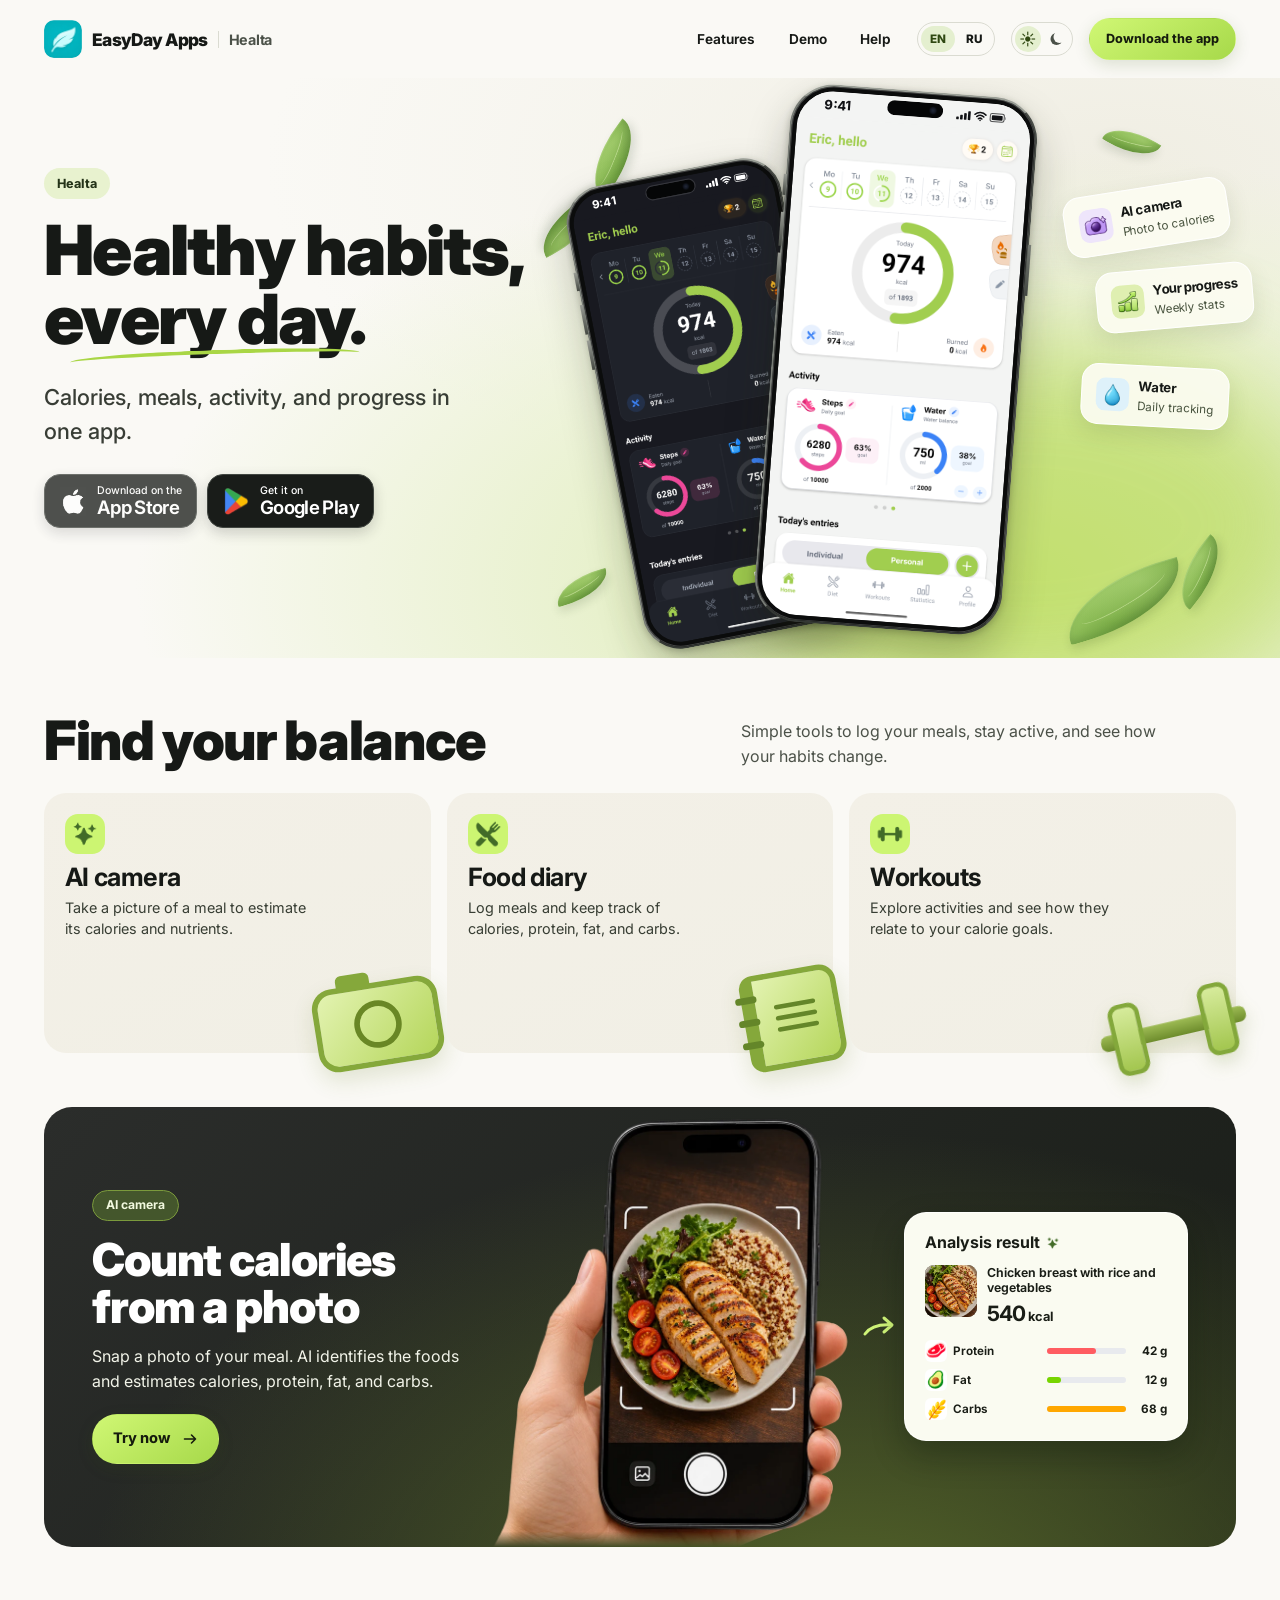
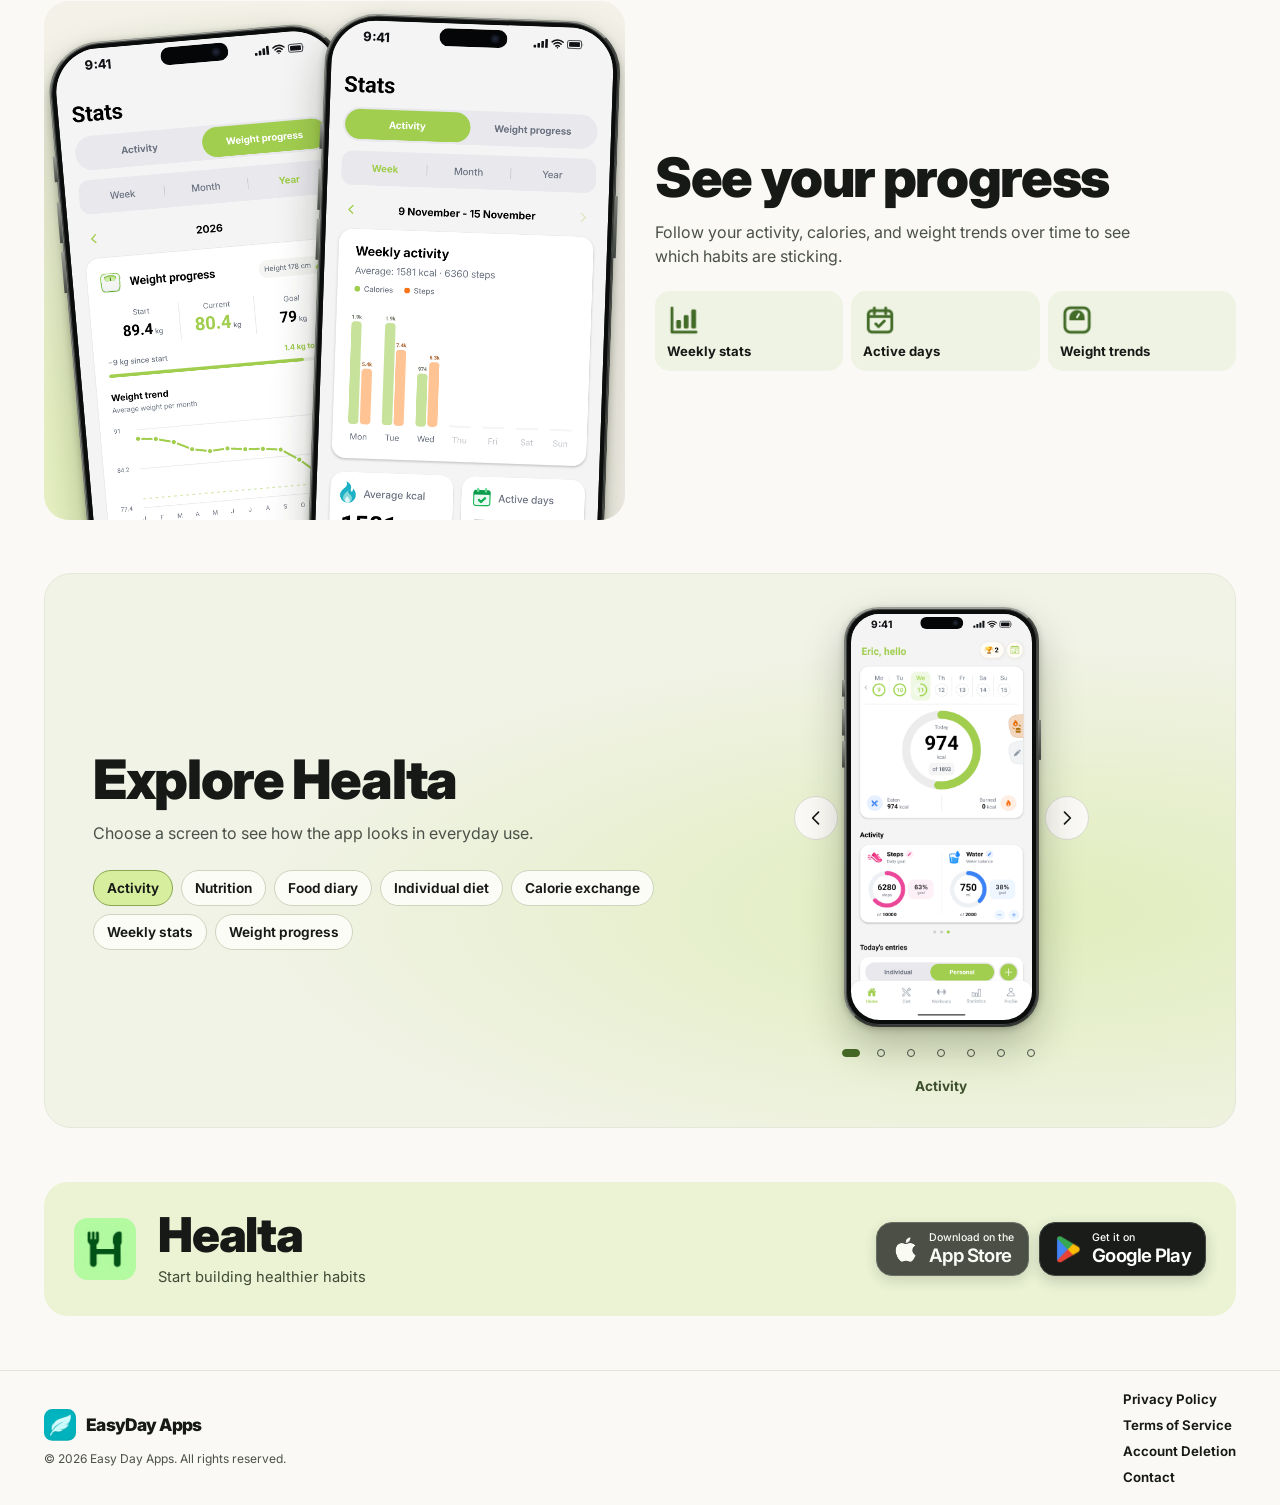
==== index.html @ a0605927 "Use the selected Healta logo" ====
<!DOCTYPE html>
<html lang="en" class="home-page" prefix="og: https://ogp.me/ns#">
<head>
  <meta charset="utf-8">
  <meta name="viewport" content="width=device-width, initial-scale=1">
  <meta name="description" content="Track calories, plan meals, and follow your activity and progress with Healta by EasyDay Apps.">
  <meta name="theme-color" content="#f8f7f2">
  <title>Healta | EasyDay Apps</title>
  <meta property="og:title" content="Healta | EasyDay Apps">
  <meta property="og:type" content="website">
  <meta property="og:url" content="https://easydayapps.com/">
  <meta property="og:image" content="https://easydayapps.com/assets/healta-logo-h.png">
  <meta property="og:image:alt" content="Healta app icon">
  <link rel="icon" type="image/png" sizes="64x64" href="assets/brand-favicon.png">
  <link rel="preconnect" href="https://fonts.googleapis.com">
  <link rel="preconnect" href="https://fonts.gstatic.com" crossorigin>
  <link href="https://fonts.googleapis.com/css2?family=Inter:wght@400;500;600;700;800;900&display=swap" rel="stylesheet">
  <script src="assets/theme.js"></script>
  <link rel="stylesheet" href="assets/home.css?v=6">
  <link rel="stylesheet" href="assets/dark.css">
  <script src="assets/home.js?v=3" defer></script>
</head>
<body>
  <svg class="status-definitions" width="0" height="0" aria-hidden="true">
    <symbol id="status-icons" viewBox="0 0 55 14">
      <g fill="currentColor">
        <rect x="0.5" y="9.1" width="2.8" height="3" rx="0.7"/>
        <rect x="4.7" y="7" width="2.8" height="5.1" rx="0.7"/>
        <rect x="8.9" y="4.8" width="2.8" height="7.3" rx="0.7"/>
        <rect x="13.1" y="2.5" width="2.8" height="9.6" rx="0.7"/>
      </g>
      <path d="M20.5 5.3a9.1 9.1 0 0 1 12 0m-9.9 2.3a6 6 0 0 1 7.8 0m-5.8 2.2a3 3 0 0 1 3.8 0"
            fill="none" stroke="currentColor" stroke-width="1.65" stroke-linecap="round"/>
      <circle cx="26.5" cy="11.5" r="0.85" fill="currentColor"/>
      <rect x="37.3" y="3.1" width="15.2" height="8.6" rx="2.2" fill="none" stroke="currentColor" stroke-width="1.1" opacity="0.72"/>
      <rect x="39" y="4.8" width="11.8" height="5.2" rx="1" fill="currentColor"/>
      <path d="M53.8 5.9a1.55 1.55 0 0 1 0 3" fill="currentColor" opacity="0.72"/>
    </symbol>
  </svg>
  <a class="skip-link" href="#main" data-copy="skip">Skip to content</a>
  <header class="site-header home-header">
    <div class="wrap header-inner">
      <a class="brand header-brand" href="#top">
        <span class="brand-mark"><img src="assets/brand-feather.webp" width="192" height="192" alt=""></span>
        <span>EasyDay Apps</span>
        <span class="brand-app">Healta</span>
      </a>
      <details class="mobile-settings">
        <summary class="settings-trigger" aria-label="Navigation, language and theme" data-label="siteSettings">
          <svg width="20" height="20" viewBox="0 0 24 24" fill="none" stroke="currentColor" stroke-width="1.7" stroke-linecap="round" aria-hidden="true">
            <path d="M4 6h16M4 12h16M4 18h16"/>
          </svg>
        </summary>
        <div class="settings-panel">
          <nav class="settings-nav" aria-label="Main navigation" data-label="navigation">
            <a href="#features" data-copy="navFeatures">Features</a>
            <a href="#app" data-copy="navApp">Demo</a>
            <a href="#support" data-copy="navSupport">Help</a>
          </nav>
          <div class="settings-group" role="group" aria-labelledby="settings-language-label">
            <p id="settings-language-label" data-copy="settingsLanguage">Language</p>
            <div class="settings-options">
              <a href="./" lang="en" hreflang="en" data-lang="en" aria-current="true">English</a>
              <a href="?lang=ru" lang="ru" hreflang="ru" data-lang="ru">Русский</a>
            </div>
          </div>
          <div class="settings-group" role="group" aria-labelledby="settings-theme-label">
            <p id="settings-theme-label" data-copy="settingsTheme">Theme</p>
            <div class="settings-options">
              <button type="button" data-site-theme="light" data-copy="themeLight" aria-pressed="true">Light</button>
              <button type="button" data-site-theme="dark" data-copy="themeDark" aria-pressed="false">Dark</button>
            </div>
          </div>
        </div>
      </details>
      <nav class="main-nav" aria-label="Main navigation" data-label="navigation">
        <a href="#features" data-copy="navFeatures">Features</a>
        <a href="#app" data-copy="navApp">Demo</a>
        <a href="#support" data-copy="navSupport">Help</a>
      </nav>
      <div class="header-actions">
        <nav class="language" aria-label="Language" data-label="language">
          <a href="./" lang="en" hreflang="en" data-lang="en" aria-current="true" aria-label="English">EN</a>
          <a href="?lang=ru" lang="ru" hreflang="ru" data-lang="ru" aria-label="Русский">RU</a>
        </nav>
        <button type="button" class="theme-toggle" role="switch" aria-checked="false" aria-label="Dark site theme" data-label="siteTheme" hidden>
          <span class="theme-sun" aria-hidden="true">☀︎</span>
          <span class="theme-moon" aria-hidden="true"></span>
        </button>
        <a class="button button-lime header-download" href="#download" data-copy="getApp">Download the app</a>
      </div>
    </div>
  </header>

  <main id="main">
    <section class="hero" id="top" aria-labelledby="hero-title">
      <div class="wrap hero-grid">
        <div class="hero-copy">
          <p class="hero-label">Healta</p>
          <h1 id="hero-title"><span data-copy="heroTitle">Healthy habits,</span> <span class="underline" data-copy="heroAccent">every day.</span></h1>
          <p class="hero-description" data-copy="heroDescription">Calories, meals, activity, and progress in one app.</p>
          <div class="actions">
            <span class="button store-badge" role="link" aria-disabled="true" aria-label="App Store, link unavailable" data-label="appStoreUnavailable">
              <img src="assets/store-apple.png" width="47" height="54" alt="" class="store-logo">
              <span class="store-badge-copy"><span data-copy="appStoreCaption">Download on the</span><strong>App Store</strong></span>
            </span>
            <a class="button store-badge" href="https://play.google.com/store/apps/details?id=com.easyday.healthapp">
              <img src="assets/store-google-play.png" width="55" height="60" alt="" class="store-logo">
              <span class="store-badge-copy"><span data-copy="googlePlayCaption">Get it on</span><strong>Google Play</strong></span>
            </a>
          </div>
        </div>
        <div class="hero-stage">
          <div class="leaf leaf-one" aria-hidden="true"></div>
          <div class="leaf leaf-two" aria-hidden="true"></div>
          <div class="leaf leaf-three" aria-hidden="true"></div>
          <div class="leaf leaf-four" aria-hidden="true"></div>
          <div class="leaf leaf-five" aria-hidden="true"></div>
          <div class="leaf leaf-six" aria-hidden="true"></div>
          <div class="phone hero-back">
            <div class="phone-screen">
              <div class="phone-preview" data-home-preview="dark">
                <img data-screen="07-home-dark" data-dark-hero-screen="01-home-activity" data-dark-screen src="assets/screen-en-07-home-dark.png" width="1080" height="2424" alt="Home screen with dark mode enabled">
              </div>
              <span class="phone-status" aria-hidden="true">
                <span>9:41</span>
                <svg class="status-symbols" viewBox="0 0 55 14"><use href="#status-icons"/></svg>
              </span>
            </div>
          </div>
          <div class="phone hero-front">
            <div class="phone-screen">
              <div class="phone-preview" data-home-preview="light">
                <img data-screen="01-home-activity" data-dark-hero-screen="07-home-dark" src="assets/screen-en-01-home-activity.png" width="1080" height="2424" alt="Home screen with calories, steps, and water" fetchpriority="high">
              </div>
              <span class="phone-status" aria-hidden="true">
                <span>9:41</span>
                <svg class="status-symbols" viewBox="0 0 55 14"><use href="#status-icons"/></svg>
              </span>
            </div>
          </div>
          <div class="floating float-camera">
            <span class="tile-icon" aria-hidden="true"><img src="assets/icon-ai-camera.png" width="144" height="144" alt=""></span>
            <span><strong data-copy="cameraTitle">AI camera</strong><small data-copy="cameraNote">Photo to calories</small></span>
          </div>
          <div class="floating float-progress">
            <span class="tile-icon" aria-hidden="true"><img src="assets/icon-weekly-progress.png" width="144" height="144" alt=""></span>
            <span><strong data-copy="progressLabel">Your progress</strong><small data-copy="weekly">Weekly stats</small></span>
          </div>
          <div class="floating float-water">
            <span class="tile-icon water-icon" aria-hidden="true"><img src="assets/icon-water.png" width="144" height="144" alt=""></span>
            <span><strong data-copy="waterTitle">Water</strong><small data-copy="waterNote">Daily tracking</small></span>
          </div>
        </div>
      </div>
    </section>

    <section class="wrap section features" id="features" aria-labelledby="features-title">
      <div class="section-intro">
        <h2 id="features-title" data-copy="featuresTitle">Find your balance</h2>
        <p data-copy="featuresDescription">Simple tools to log your meals, stay active, and see how your habits change.</p>
      </div>
      <div class="feature-grid">
        <a class="feature-card" href="#how-it-works">
          <span class="feature-icon" aria-hidden="true"><img src="assets/icon-feature-camera.png" width="72" height="72" alt=""></span>
          <h3 data-copy="cameraTitle">AI camera</h3>
          <p data-copy="featureCamera">Take a picture of a meal to estimate its calories and nutrients.</p>
          <span class="camera-art" aria-hidden="true"><i></i></span>
        </a>
        <a class="feature-card" href="#app" data-gallery-link="03-personal-diet">
          <span class="feature-icon" aria-hidden="true"><img src="assets/icon-feature-diet.png" width="72" height="72" alt=""></span>
          <h3 data-copy="diaryTitle">Food diary</h3>
          <p data-copy="featureDiary">Log meals and keep track of calories, protein, fat, and carbs.</p>
          <span class="diary-art" aria-hidden="true"><i></i></span>
        </a>
        <a class="feature-card" href="#app" data-gallery-link="05-calorie-exchange">
          <span class="feature-icon" aria-hidden="true"><img src="assets/icon-feature-workouts.png" width="72" height="72" alt=""></span>
          <h3 data-copy="workoutsTitle">Workouts</h3>
          <p data-copy="featureWorkouts">Explore activities and see how they relate to your calorie goals.</p>
          <span class="dumbbell-art" aria-hidden="true"><i></i></span>
        </a>
      </div>
    </section>

    <section class="wrap section ai-section" id="how-it-works" aria-labelledby="ai-title">
      <div class="ai-panel">
        <div class="ai-copy">
          <p class="ai-label" data-copy="cameraTitle">AI camera</p>
          <h2 id="ai-title" data-copy="aiTitle">Count calories from a photo</h2>
          <p data-copy="aiDescription">Snap a photo of your meal. AI identifies the foods and estimates calories, protein, fat, and carbs.</p>
          <a class="button button-lime" href="#download">
            <span data-copy="aiTryNow">Try now</span>
            <svg width="16" height="16" viewBox="0 0 16 16" aria-hidden="true">
              <path d="M2.5 8h11m-4-4 4 4-4 4" fill="none" stroke="currentColor" stroke-width="1.6" stroke-linecap="round" stroke-linejoin="round"/>
            </svg>
          </a>
        </div>
        <div class="ai-demo">
          <figure class="ai-visual" role="img" aria-label="Phone camera framing a plate of chicken, rice, and vegetables" data-label="aiPhotoLabel">
            <img src="assets/ai-camera-meal.webp" width="840" height="1050" alt="" loading="lazy">
          </figure>
          <svg class="ai-demo-arrow" viewBox="0 0 34 24" width="34" height="24" aria-hidden="true">
            <path d="M3 19C8 12 17 9 30 10m-8-7 8 7-8 7" fill="none" stroke="currentColor" stroke-width="3" stroke-linecap="round" stroke-linejoin="round"/>
          </svg>
          <div class="ai-result">
            <h3><span data-copy="aiResultTitle">Analysis result</span><img src="assets/icon-feature-camera.png" width="16" height="16" alt=""></h3>
            <div class="ai-meal">
              <span class="ai-meal-thumbnail" aria-hidden="true"><img src="assets/ai-camera-meal.webp" width="840" height="1050" alt="" loading="lazy"></span>
              <div>
                <p data-copy="aiDish">Chicken breast with rice and vegetables</p>
                <p class="ai-calories"><strong>540</strong> <span data-copy="aiCaloriesUnit">kcal</span></p>
              </div>
            </div>
            <dl class="ai-macros">
              <div class="ai-macro ai-protein">
                <dt><img src="assets/ai-macro-protein.png" width="22" height="22" alt="" loading="lazy"><span data-copy="aiProtein">Protein</span></dt>
                <dd><span class="ai-macro-bar" aria-hidden="true"></span><strong>42 <span data-copy="aiGrams">g</span></strong></dd>
              </div>
              <div class="ai-macro ai-fat">
                <dt><img src="assets/ai-macro-fat.png" width="22" height="22" alt="" loading="lazy"><span data-copy="aiFat">Fat</span></dt>
                <dd><span class="ai-macro-bar" aria-hidden="true"></span><strong>12 <span data-copy="aiGrams">g</span></strong></dd>
              </div>
              <div class="ai-macro ai-carbs">
                <dt><img src="assets/ai-macro-carbs.png" width="22" height="22" alt="" loading="lazy"><span data-copy="aiCarbs">Carbs</span></dt>
                <dd><span class="ai-macro-bar" aria-hidden="true"></span><strong>68 <span data-copy="aiGrams">g</span></strong></dd>
              </div>
            </dl>
          </div>
        </div>
      </div>
    </section>

    <section class="wrap section progress-section" aria-labelledby="progress-title">
      <div class="progress-visual">
        <div class="phone progress-back">
          <div class="phone-screen">
            <img data-screen="09-weight-progress" data-theme-screen src="assets/screen-en-09-weight-progress.png" width="1080" height="2424" alt="Annual weight progress with a goal and trend chart" loading="lazy">
            <span class="phone-status" aria-hidden="true">
              <span>9:41</span>
              <svg class="status-symbols" viewBox="0 0 55 14"><use href="#status-icons"/></svg>
            </span>
          </div>
        </div>
        <div class="phone progress-front">
          <div class="phone-screen">
            <img data-screen="06-weekly-stats" data-theme-screen src="assets/screen-en-06-weekly-stats.png" width="1080" height="2424" alt="Weekly activity statistics with calories and steps" loading="lazy">
            <span class="phone-status" aria-hidden="true">
              <span>9:41</span>
              <svg class="status-symbols" viewBox="0 0 55 14"><use href="#status-icons"/></svg>
            </span>
          </div>
        </div>
      </div>
      <div class="progress-copy">
        <h2 id="progress-title" data-copy="progressTitle">See your progress</h2>
        <p data-copy="progressDescription">Follow your activity, calories, and weight trends over time to see which habits are sticking.</p>
        <div class="progress-details">
          <div>
            <img class="progress-icon" src="assets/icon-progress-weekly-stats.png" width="72" height="72" alt="">
            <strong data-copy="weekly">Weekly stats</strong>
          </div>
          <div>
            <img class="progress-icon" src="assets/icon-progress-active-days.png" width="72" height="72" alt="">
            <strong data-copy="progressActivity">Active days</strong>
          </div>
          <div>
            <img class="progress-icon" src="assets/icon-progress-weight-trends.png" width="72" height="72" alt="">
            <strong data-copy="progressWeight">Weight trends</strong>
          </div>
        </div>
      </div>
    </section>

    <section class="wrap section app-section" id="app" aria-labelledby="app-title">
      <div class="app-panel">
        <div class="app-copy">
          <h2 id="app-title" data-copy="appTitle">Explore Healta</h2>
          <p data-copy="appDescription">Choose a screen to see how the app looks in everyday use.</p>
          <div class="gallery-options" role="group" aria-label="App screenshots" data-label="gallery">
            <button type="button" data-gallery="01-home-activity" aria-pressed="true" data-copy="screenActivity">Activity</button>
            <button type="button" data-gallery="02-home-nutrition" aria-pressed="false" data-copy="screenNutrition">Nutrition</button>
            <button type="button" data-gallery="03-personal-diet" aria-pressed="false" data-copy="screenDiary">Food diary</button>
            <button type="button" data-gallery="04-individual-diet" aria-pressed="false" data-copy="screenDiet">Individual diet</button>
            <button type="button" data-gallery="05-calorie-exchange" aria-pressed="false" data-copy="screenWorkouts">Calorie exchange</button>
            <button type="button" data-gallery="06-weekly-stats" aria-pressed="false" data-copy="weekly">Weekly stats</button>
            <button type="button" data-gallery="09-weight-progress" aria-pressed="false" data-copy="screenWeight">Weight progress</button>
          </div>
        </div>
        <figure class="gallery-visual">
          <button type="button" class="gallery-arrow" data-gallery-step="-1" aria-controls="gallery-image" aria-label="Previous screenshot" data-label="galleryPrevious">
            <svg width="20" height="20" viewBox="0 0 24 24" aria-hidden="true">
              <path d="m15 5-7 7 7 7" fill="none" stroke="currentColor" stroke-width="2" stroke-linecap="round" stroke-linejoin="round"/>
            </svg>
          </button>
          <div class="phone gallery-phone">
            <div class="phone-screen">
              <div class="phone-preview" data-home-preview="light">
                <img id="gallery-image" data-screen="01-home-activity" data-theme-screen src="assets/screen-en-01-home-activity.png" width="1080" height="2424" alt="Home screen with calories, steps, and water" loading="lazy">
              </div>
              <span class="phone-status" aria-hidden="true">
                <span>9:41</span>
                <svg class="status-symbols" viewBox="0 0 55 14"><use href="#status-icons"/></svg>
              </span>
            </div>
          </div>
          <button type="button" class="gallery-arrow" data-gallery-step="1" aria-controls="gallery-image" aria-label="Next screenshot" data-label="galleryNext">
            <svg width="20" height="20" viewBox="0 0 24 24" aria-hidden="true">
              <path d="m9 5 7 7-7 7" fill="none" stroke="currentColor" stroke-width="2" stroke-linecap="round" stroke-linejoin="round"/>
            </svg>
          </button>
          <div class="gallery-dots" role="group" aria-label="Choose a screenshot" data-label="galleryDots"></div>
          <figcaption id="gallery-caption" aria-live="polite">Activity</figcaption>
        </figure>
      </div>
    </section>

    <section class="wrap section download-section" id="download" aria-labelledby="download-title">
      <div class="download-panel">
        <img class="download-logo" src="assets/healta-logo-h.png" width="62" height="62" alt="">
        <div class="download-copy">
          <h2 id="download-title">Healta</h2>
          <p data-copy="downloadTitle">Start building healthier habits</p>
        </div>
        <div class="actions">
          <span class="button store-badge" role="link" aria-disabled="true" aria-label="App Store, link unavailable" data-label="appStoreUnavailable">
            <img src="assets/store-apple.png" width="47" height="54" alt="" class="store-logo">
            <span class="store-badge-copy"><span data-copy="appStoreCaption">Download on the</span><strong>App Store</strong></span>
          </span>
          <a class="button store-badge" href="https://play.google.com/store/apps/details?id=com.easyday.healthapp">
            <img src="assets/store-google-play.png" width="55" height="60" alt="" class="store-logo">
            <span class="store-badge-copy"><span data-copy="googlePlayCaption">Get it on</span><strong>Google Play</strong></span>
          </a>
        </div>
      </div>
    </section>
  </main>

  <footer class="site-footer" id="support">
    <div class="wrap footer-inner">
      <div>
        <a class="brand" href="#top" aria-label="EasyDay Apps">
          <span class="brand-mark"><img src="assets/brand-feather.webp" width="192" height="192" alt=""></span>
          <span>EasyDay Apps</span>
        </a>
        <p>© 2026 Easy Day Apps. All rights reserved.</p>
      </div>
      <nav class="footer-links" aria-label="Support and legal" data-label="footer">
        <a href="privacy-policy.html" data-copy="privacy">Privacy Policy</a>
        <a href="terms-of-service.html" data-copy="terms">Terms of Service</a>
        <a href="account-deletion.html" data-copy="deletion">Account Deletion</a>
        <a href="mailto:support@easydayapps.com" data-copy="contact">Contact</a>
      </nav>
    </div>
  </footer>
</body>
</html>
---- assets/home.css ----
:root {
  color-scheme: light;
  --ink: #161916;
  --muted: #4b5148;
  --paper: #faf9f5;
  --card: #f1efe5;
  --lime: #bde952;
  --line: #dadbd1;
  --wrap: min(1240px, calc(100% - 88px));
  font-family: Inter, Arial, sans-serif;
  color: var(--ink);
  background: var(--paper);
  font-synthesis: none;
}

*, *::before, *::after { box-sizing: border-box; }
html { scroll-behavior: smooth; }
body { margin: 0; min-width: 0; }
img { display: block; max-width: 100%; }
a { color: inherit; text-decoration: none; }
button { font: inherit; }
h1, h2, h3, p, figure { margin: 0; }
h1, h2, h3 { text-wrap: balance; }
h1, h2, .feature-card h3 { letter-spacing: -.025em; }
p { line-height: 1.55; }
[id] { scroll-margin-top: 20px; }
:focus-visible { outline: 3px solid #527913; outline-offset: 5px; }
.wrap { width: var(--wrap); margin-inline: auto; }
.section { margin-block: 54px; }

.skip-link { position: absolute; top: 8px; left: 8px; padding: 12px; background: white; transform: translateY(-160%); z-index: 10; }
.skip-link:focus { transform: translateY(0); }
.site-header { position: relative; z-index: 2; background: var(--paper); }
.header-inner { display: flex; align-items: center; justify-content: space-between; gap: 26px; min-height: 78px; }
.home-page { --home-header-height: 78px; scroll-padding-top: var(--home-header-height); }
.home-header { position: sticky; top: 0; }
.home-header .header-inner { min-height: var(--home-header-height); }
.brand { display: inline-flex; align-items: center; gap: 10px; font-weight: 850; font-size: 1.08rem; white-space: nowrap; letter-spacing: -.04em; }
.brand img { flex: none; object-fit: contain; }
.header-brand { justify-self: start; }
.brand-mark { position: relative; flex: none; width: 32px; aspect-ratio: 1; overflow: hidden; border-radius: 26%; }
.header-brand .brand-mark { width: 38px; }
.brand-mark img { position: absolute; inset: -11%; width: 122%; height: 122%; max-width: none; }
.brand-app { padding-inline-start: 10px; border-inline-start: 1px solid var(--line); color: var(--muted); font-size: .83em; font-weight: 700; letter-spacing: -.02em; }
.main-nav, .header-actions, .actions, .language { display: flex; align-items: center; }
.main-nav { gap: clamp(15px, 2.6vw, 39px); margin-inline-start: auto; }
.main-nav a { font-size: .85rem; font-weight: 650; white-space: nowrap; }
.main-nav a:hover, .footer-links a:hover { text-decoration: underline; text-underline-offset: 4px; }
.header-actions { gap: 16px; }
.language { gap: 2px; border: 1px solid var(--line); border-radius: 24px; padding: 3px; }
.language a { padding: 6px 9px; border-radius: 20px; font-size: .73rem; font-weight: 800; }
.language a[aria-current] { background: #e4efcf; color: #2f4811; }
.theme-toggle {
  display: inline-flex;
  align-items: center;
  gap: 2px;
  flex: none;
  padding: 3px;
  border: 1px solid var(--line);
  border-radius: 24px;
  background: transparent;
  color: var(--muted);
  cursor: pointer;
}
.theme-toggle[hidden] { display: none; }
.theme-toggle span { display: grid; width: 26px; height: 26px; place-items: center; border-radius: 50%; }
.theme-sun { font-size: 1.03rem; line-height: 1; }
.theme-moon::before {
  content: "";
  width: 12px;
  height: 12px;
  border-radius: 50%;
  box-shadow: -3px 2px 0 0 currentColor;
  transform: translate(3.5px, -2px);
}
.theme-toggle[aria-checked="false"] .theme-sun { background: #e4efcf; color: #2f4811; }
.theme-toggle[aria-checked="true"] .theme-moon { background: #d2edaa; color: #172017; }
.theme-toggle:hover { border-color: #7e9d54; }
.mobile-settings { display: none; }
.settings-trigger {
  display: flex;
  min-width: 40px;
  min-height: 40px;
  align-items: center;
  justify-content: center;
  padding-inline: 8px;
  border: 1px solid var(--line);
  border-radius: 20px;
  background: var(--paper);
  list-style: none;
  cursor: pointer;
}
.settings-trigger::-webkit-details-marker { display: none; }
.mobile-settings[open] .settings-trigger { border-color: #7e9d54; }
.settings-panel {
  position: absolute;
  inset: calc(100% + 8px) 0 auto auto;
  z-index: 1;
  display: grid;
  gap: 12px;
  width: 220px;
  max-height: calc(100dvh - var(--home-header-height) - 12px);
  overflow-y: auto;
  padding: 12px;
  border: 1px solid var(--line);
  border-radius: 16px;
  background: var(--surface, var(--paper));
  box-shadow: 0 8px 24px #0002;
}
.mobile-settings:not([open]) .settings-panel { display: none; }
.settings-nav { display: grid; gap: 2px; padding-bottom: 8px; border-bottom: 1px solid var(--line); }
.settings-nav a { display: flex; align-items: center; min-height: 40px; padding-inline: 8px; border-radius: 8px; font-size: .85rem; font-weight: 650; }
.settings-nav a:hover { background: var(--line); }
.settings-panel :focus-visible { outline-offset: -3px; }
.settings-group p { margin-bottom: 5px; color: var(--muted); font-size: .75rem; font-weight: 700; }
.settings-options { display: grid; grid-template-columns: repeat(2, minmax(0, 1fr)); gap: 6px; }
.settings-options > * {
  padding: 8px 4px;
  border: 1px solid var(--line);
  border-radius: 12px;
  background: transparent;
  color: var(--ink);
  text-align: center;
  font-size: .82rem;
  font-weight: 650;
  cursor: pointer;
}
.settings-options > :is([aria-current], [aria-pressed="true"]) {
  border-color: #94aa70;
  background: #d2edaa;
  color: #172017;
}
.button {
  display: inline-flex;
  justify-content: center;
  align-items: center;
  gap: 12px;
  min-height: 50px;
  border: 1px solid transparent;
  border-radius: 16px;
  padding: 12px 20px;
  font-size: .91rem;
  font-weight: 750;
  line-height: 1.2;
  text-align: center;
  transition: transform .2s ease, background-color .2s ease, box-shadow .2s ease;
}
.button:hover { transform: translateY(-2px); }
.button-lime { color: #151b0d; background: linear-gradient(145deg,#d0f774,#a7d94a); box-shadow: 0 5px 16px #38561526; }
.header-download { min-height: 41px; border-radius: 24px; padding-inline: 16px; white-space: nowrap; font-size: .79rem; }

.hero {
  overflow: hidden;
  background:
    radial-gradient(ellipse at 77% 87%, #d9ec9c 0%, #e8f1cd 28%, transparent 61%),
    radial-gradient(ellipse at 88% 15%, #f0eee3, transparent 54%),
    var(--paper);
}
.hero-grid { display: grid; grid-template-columns: .82fr 1.18fr; align-items: center; min-height: 580px; }
.hero-copy { position: relative; z-index: 1; padding-block: 32px 72px; }
.hero-label {
  display: inline-block;
  margin-bottom: 17px;
  padding: 6px 13px;
  border-radius: 28px;
  background: #e8f2cf;
  color: #243318;
  font-size: .79rem;
  font-weight: 750;
}
.hero h1 { font-size: clamp(3.15rem, 5.4vw, 5.1rem); line-height: .99; font-weight: 900; text-wrap: initial; }
.hero:lang(ru) h1 { font-size: clamp(2.85rem, 4.75vw, 4.4rem); }
.hero h1 span { display: block; }
.underline { position: relative; width: fit-content; white-space: nowrap; }
.underline::after {
  position: absolute;
  content: "";
  left: 8%;
  right: 2%;
  bottom: -.18em;
  height: .22em;
  border-top: .069em solid #a9d645;
  border-radius: 50%;
  clip-path: inset(0 0 35% 0);
  transform: rotate(-2deg);
}
.hero-description { max-width: 415px; margin-top: 28px; color: #383d35; font-size: clamp(1.08rem, 1.8vw, 1.37rem); font-weight: 500; }
.actions { flex-wrap: wrap; gap: 10px; }
.hero .actions { margin-top: 25px; }
.store-badge {
  justify-content: flex-start;
  gap: 10px;
  min-height: 54px;
  padding: 8px 14px;
  border-color: #414641;
  border-radius: 16px;
  background: #191c19;
  color: #fff;
  box-shadow: 0 5px 14px #2223;
}
.store-badge[aria-disabled="true"] { opacity: .76; }
.store-badge[aria-disabled="true"]:hover { transform: none; }
.store-logo { width: 28px; height: 29px; flex: 0 0 28px; object-fit: contain; }
.store-badge-copy { display: grid; gap: 2px; text-align: start; white-space: nowrap; }
.store-badge-copy span { font-size: .66rem; font-weight: 500; line-height: 1.1; }
.store-badge-copy strong { font-size: 1.16rem; font-weight: 650; line-height: 1.05; letter-spacing: -.035em; }
.hero-stage { position: relative; min-width: 0; height: 580px; isolation: isolate; }
.hero-stage::before {
  content: "";
  position: absolute;
  width: 88%;
  height: 64%;
  right: -14%;
  bottom: -9%;
  border-radius: 50%;
  background: var(--hero-glow, #b0d5488c);
  filter: blur(55px);
  z-index: -1;
}
.phone {
  position: relative;
  width: var(--phone-width, 224px);
  max-width: 100%;
  container-type: inline-size;
  padding: 5px;
  border: 2px solid #646862;
  border-color: #9a9e96 #484c47 #343834 #777b75;
  border-radius: 18% / 8.1%;
  background: #0b0c0c;
  box-shadow: inset 0 0 0 1px #ffffff38, 0 20px 40px #20261545, 0 2px 7px #20261545;
}
.phone::before {
  content: "";
  position: absolute;
  inset: 17% -4px 43%;
  background:
    linear-gradient(#999c95,#454943) left top / 3px 10% no-repeat,
    linear-gradient(#999c95,#454943) left 0 top 21% / 3px 16% no-repeat,
    linear-gradient(#999c95,#454943) left 0 top 44% / 3px 16% no-repeat,
    linear-gradient(#777c75,#414541) right 0 top 32% / 3px 24% no-repeat;
  pointer-events: none;
}
.phone-screen { position: relative; overflow: hidden; border-radius: 15.8% / 7.04%; }
.phone-screen img { width: 100%; height: auto; }
.phone-preview { position: relative; }
.phone-preview[data-home-preview]::after {
  content: "";
  position: absolute;
  left: 52%;
  top: 6.2%;
  width: 18.5%;
  height: 5.4%;
  background: #f3f4f3;
  pointer-events: none;
}
.phone-preview[data-home-preview="dark"]::after { background: #181920; }
.phone-screen::after {
  content: "";
  position: absolute;
  z-index: 1;
  inset-block-start: 0.84%;
  inset-inline-start: 50%;
  width: 24%;
  height: 2.85%;
  border-radius: 999px;
  transform: translateX(-50%);
  background: radial-gradient(circle at 82% 50%, #22293a 0, #121621 6%, transparent 9%), #050607;
  box-shadow: 0 0 0 1px #ffffff20;
  pointer-events: none;
}
.phone-status {
  position: absolute;
  inset: 0 0 auto;
  display: flex;
  align-items: center;
  justify-content: space-between;
  height: 5.2%;
  padding-inline: 11%;
  color: #111216;
  background: #f3f4f3;
  font: 750 clamp(6px, 5.6cqw, 13px) / 1 -apple-system, BlinkMacSystemFont, Inter, sans-serif;
  pointer-events: none;
}
.phone-screen:has([data-dark-screen]) .phone-status { color: #fff; background: #181920; }
.status-definitions { position: absolute; }
.status-symbols { display: block; flex: none; width: 3.9em; height: 1em; }
.hero-stage .phone { position: absolute; }
.hero-back { --phone-width: clamp(150px, 17vw, 230px); top: 90px; left: 10%; transform: rotate(-11deg); }
.hero-front { --phone-width: clamp(175px, 19.6vw, 248px); top: 12px; left: 34%; transform: rotate(4.4deg); }
.leaf {
  position: absolute;
  width: calc(var(--leaf-size, 78px) * var(--leaf-scale, 1));
  aspect-ratio: 2.25;
  border-radius: 95% 0 95% 4% / 100% 0 100% 4%;
  transform: rotate(var(--leaf-angle, -14deg));
  background:
    radial-gradient(ellipse at 67% 22%, #d9f5a34f, transparent 64%),
    linear-gradient(147deg, var(--leaf-upper, #aed875), var(--leaf-middle, #7cae48) 56%, var(--leaf-shade, #52802c));
  box-shadow: inset 0 1px 1px #e1f8bc40, inset 0 -5px 9px #24491b30, 0 5px 10px #203a1a26;
  pointer-events: none;
}
.leaf::after {
  content: "";
  position: absolute;
  top: 28%;
  left: 11%;
  width: 77%;
  height: 30%;
  border-bottom: 1px solid var(--leaf-vein, #edfac670);
  border-radius: 50%;
  transform: rotate(-15deg);
}
.leaf-one { --leaf-size: 79px; --leaf-angle: 151deg; top: 22%; left: 0; }
.leaf-two { --leaf-size: 76px; --leaf-angle: -53deg; top: 11%; left: 6%; }
.leaf-three { --leaf-size: 126px; --leaf-angle: -16deg; right: 7%; bottom: 5%; }
.leaf-four { --leaf-size: 72px; --leaf-angle: -51deg; right: 0; bottom: 12%; }
.leaf-five { --leaf-size: 55px; --leaf-angle: 30deg; right: 11%; top: 9%; }
.leaf-six { --leaf-size: 56px; --leaf-angle: -16deg; left: 3%; bottom: 10%; }
.floating {
  position: absolute;
  display: flex;
  align-items: center;
  gap: 9px;
  width: max-content;
  max-width: 36%;
  padding: 12px 14px;
  border-radius: 17px;
  background: #fcfcf2ed;
  border: 1px solid #fff;
  box-shadow: 0 9px 22px #3a4a2121;
}
.floating strong { display: block; font-size: .83rem; letter-spacing: -.025em; line-height: 1.25; }
.floating small { display: block; margin-top: 4px; color: #47523d; font-size: .73rem; line-height: 1.25; }
.float-camera { top: 109px; right: 1%; transform: rotate(-9deg); }
.float-progress {
  top: 198px;
  right: -1%;
  transform: translate(clamp(5px, .8vw, 12px), clamp(-10px, -.7vw, -5px)) rotate(-5deg);
}
.float-water { top: 288px; right: 1%; transform: rotate(3deg); }
.tile-icon { display: grid; flex: 0 0 33px; width: 33px; height: 33px; place-items: center; border-radius: 9px; background: #dfefb1; color: #406414; font-size: 1.55rem; font-weight: 800; }
.floating .tile-icon img { width: 84%; height: 84%; object-fit: contain; }
.float-camera .tile-icon { background: #eee5fb; }
.water-icon { color: #176485; background: #def1fa; }

h2 { font-size: clamp(2rem, 4.25vw, 3.75rem); line-height: 1.04; font-weight: 880; }
.section-intro { display: grid; grid-template-columns: 1.15fr .85fr; gap: 28px; align-items: end; margin-bottom: 24px; }
.section-intro p { max-width: 415px; color: var(--muted); }
.feature-grid { display: grid; grid-template-columns: repeat(3,minmax(0,1fr)); gap: 16px; }
.feature-card {
  position: relative;
  display: block;
  min-height: 258px;
  padding: 21px;
  padding-bottom: 114px;
  border-radius: 22px;
  background: linear-gradient(155deg,#f3f0e7,#f1efe5);
  isolation: isolate;
}
a.feature-card { transition: box-shadow .2s ease, transform .2s ease; }
a.feature-card:hover { transform: translateY(-3px); box-shadow: 0 8px 20px #4a552917; }
.feature-card h3 { margin-block: 10px 7px; font-size: clamp(1.15rem, 2vw, 1.58rem); line-height: 1.1; text-wrap: initial; }
.feature-card p { max-width: 250px; color: #383e34; font-size: .9rem; line-height: 1.4; }
.feature-icon { display: grid; width: 40px; height: 40px; place-items: center; border-radius: 13px; background: #ccf572; }
.feature-icon img { width: 80%; height: 80%; object-fit: contain; }
.camera-art, .diary-art, .dumbbell-art {
  position: absolute;
  right: -3px;
  bottom: -8px;
  z-index: -1;
  transform: rotate(var(--art-tilt)) scale(1.13);
  pointer-events: none;
}
.camera-art, .diary-art { background: linear-gradient(135deg,#e3f3b1,#b5d65b); border: 5px solid #85a83b; box-shadow: 0 8px 20px #5e771629; }
.camera-art { --art-tilt: -9deg; width: 112px; height: 74px; border-radius: 18px; }
.camera-art::before { content: ""; position: absolute; left: 19px; top: -15px; width: 30px; height: 14px; border-radius: 5px 5px 0 0; background: #85a83b; }
.camera-art i { position: absolute; width: 42px; height: 42px; border: 5px solid #698725; border-radius: 50%; left: 30px; top: 11px; }
.diary-art { --art-tilt: -10deg; width: 86px; height: 86px; border-radius: 12px 15px 15px 12px; border-inline-start-width: 12px; }
.diary-art::before { content: ""; position: absolute; top: 13px; left: -17px; width: 19px; height: 6px; border-radius: 6px; background: #648629; box-shadow: 0 20px #648629, 0 40px #648629; }
.diary-art i { position: absolute; top: 24px; left: 16px; width: 37px; height: 4px; border-radius: 3px; background: #648629; box-shadow: 0 10px #648629, 0 20px #648629; }
.dumbbell-art { --art-tilt: -13deg; width: 131px; height: 64px; filter: drop-shadow(0 7px 8px #5e771633); }
.dumbbell-art::before, .dumbbell-art::after {
  content: "";
  position: absolute;
  z-index: 1;
  top: 0;
  width: 28px;
  height: 64px;
  border: 4px solid #83a83b;
  border-radius: 10px;
  background: linear-gradient(#d6eb9b,#a3c64f);
}
.dumbbell-art::before { left: 11px; }
.dumbbell-art::after { right: 11px; }
.dumbbell-art i { position: absolute; top: 25px; inset-inline: 0; height: 14px; border-radius: 6px; background: linear-gradient(#9dbb54,#6d8c2c); }

.ai-panel {
  display: grid;
  grid-template-columns: minmax(0, .88fr) minmax(0, 1.62fr);
  align-items: center;
  gap: clamp(12px, 2vw, 26px);
  padding-inline: clamp(24px, 4vw, 48px);
  overflow: hidden;
  border-radius: 28px;
  background: radial-gradient(ellipse at 68% 114%, #536329, transparent 67%), linear-gradient(135deg, #2b2d2b, #191d17);
  color: white;
}
.ai-copy { position: relative; z-index: 1; padding-block: 36px; }
.ai-label { display: inline-block; margin-bottom: 15px; padding: 5px 13px; border: 1px solid #7b9a3c; border-radius: 24px; background: #44562c; color: #f2f9df; font-size: .76rem; font-weight: 700; }
.ai-copy h2 { font-size: clamp(2rem, 3.55vw, 3.3rem); text-wrap: initial; }
.ai-copy > p:not(.ai-label) { max-width: 415px; margin-top: 14px; color: #f2f4e9; }
.ai-copy .button { margin-top: 20px; border-radius: 999px; }
.ai-demo {
  display: grid;
  grid-template-columns: minmax(0, 1.2fr) clamp(20px, 3vw, 34px) minmax(205px, .95fr);
  align-items: center;
  align-self: stretch;
  gap: 8px;
}
.ai-visual {
  position: relative;
  align-self: stretch;
  min-width: 0;
  min-height: clamp(350px, 38vw, 440px);
}
.ai-visual img {
  --photo-overhang: 15%;
  --photo-mask: linear-gradient(#000 calc(97% - var(--photo-overhang)), transparent calc(100% - var(--photo-overhang)));
  position: absolute;
  bottom: 0;
  left: 50%;
  width: auto;
  height: auto;
  max-width: calc(116% + 16px);
  max-height: 117%;
  -webkit-mask-image: var(--photo-mask);
  mask-image: var(--photo-mask);
  transform: translate(-50%, var(--photo-overhang));
}
.ai-demo-arrow { width: 100%; height: auto; color: #cff478; }
.ai-result {
  --result-track: #e8eaee;
  position: relative;
  display: grid;
  gap: 13px;
  padding: clamp(12px, 1.7vw, 20px);
  border: 1px solid #ffffffc7;
  border-radius: 22px;
  background: #fafbf1;
  color: #191d16;
  box-shadow: 0 14px 32px #0b130850;
}
.ai-result h3 { display: flex; align-items: center; gap: 5px; font-size: 1rem; line-height: 1.15; }
.ai-result h3 img { flex: none; }
.ai-meal { display: grid; grid-template-columns: 52px minmax(0, 1fr); align-items: start; gap: 10px; }
.ai-meal-thumbnail { position: relative; width: 52px; aspect-ratio: 1; overflow: hidden; border-radius: 9px; background: #393a2c; }
.ai-meal-thumbnail img {
  position: absolute;
  top: -70%;
  left: -90%;
  width: 240%;
  height: auto;
  max-width: none;
}
.ai-meal p { font-size: .77rem; font-weight: 650; line-height: 1.25; }
.ai-meal .ai-calories { margin-top: 5px; font-size: .8rem; font-weight: 700; }
.ai-calories strong { font-size: 1.32rem; letter-spacing: -.04em; }
.ai-macros { display: grid; gap: 7px; margin: 0; }
.ai-macro { display: grid; grid-template-columns: minmax(88px, .95fr) minmax(0, 1fr); align-items: center; gap: 8px; font-size: .73rem; }
.ai-macro dt, .ai-macro dd { display: flex; align-items: center; gap: 6px; margin: 0; }
.ai-macro dt { font-weight: 650; }
.ai-macro dt img { flex: none; border-radius: 6px; }
.ai-macro dd strong { min-width: 3em; text-align: end; white-space: nowrap; }
.ai-macro-bar { flex: 1; height: 6px; border-radius: 999px; background: var(--result-track); }
.ai-macro-bar::before { content: ""; display: block; width: var(--portion); height: 100%; border-radius: inherit; background: var(--macro-color); }
.ai-protein { --macro-color: #ff5c61; --portion: 62%; }
.ai-fat { --macro-color: #77d500; --portion: 18%; }
.ai-carbs { --macro-color: #ffa700; --portion: 100%; }

.progress-section { display: grid; grid-template-columns: 1fr 1fr; align-items: center; gap: 30px; }
.progress-visual {
  position: relative;
  width: 100%;
  aspect-ratio: 1.12;
  container-type: inline-size;
  overflow: hidden;
  border-radius: 25px;
  background: radial-gradient(ellipse at 30% 91%, #dbeea5, transparent 70%), #f3f1e8;
}
.progress-visual .phone { position: absolute; --phone-width: 51cqw; transform-origin: 50% 40%; }
.progress-back { left: 4%; top: 6%; transform: rotate(-5deg); }
.progress-front { left: 47%; top: 3%; transform: rotate(2deg); }
.progress-copy p, .app-copy > p { margin-top: 14px; max-width: 505px; color: var(--muted); }
.progress-details { display: grid; grid-template-columns: repeat(3,minmax(0,1fr)); gap: 8px; margin-top: 22px; }
.progress-details div { display: flex; flex-direction: column; align-items: flex-start; gap: 6px; min-width: 0; padding: 12px; border-radius: 15px; background: #eff3e3; }
.progress-icon { width: 34px; height: 34px; }
.progress-details strong { font-size: .82rem; overflow-wrap: anywhere; }

.app-panel {
  display: grid;
  grid-template-columns: 1fr .86fr;
  align-items: center;
  gap: 32px;
  padding: 33px 48px;
  border: 1px solid #e4e8d8;
  border-radius: 27px;
  background: radial-gradient(ellipse at 82% 61%, #e0edbb, transparent 58%), #f1f3e7;
}
.gallery-options { display: flex; gap: 8px; flex-wrap: wrap; margin-top: 24px; }
.gallery-options button {
  cursor: pointer;
  padding: 9px 13px;
  border: 1px solid #cdd5bd;
  border-radius: 22px;
  background: #fcfcf7;
  color: var(--ink);
  font-size: .85rem;
  font-weight: 650;
  transition: background-color .18s ease, border-color .18s ease, color .18s ease;
}
.gallery-options button:hover { border-color: #688c38; }
.gallery-options button[aria-pressed="true"] { background: #d6ee9e; border-color: #89a84f; }
.gallery-visual {
  --phone-width: 195px;
  display: grid;
  grid-template-columns: 44px minmax(0, var(--phone-width)) 44px;
  justify-content: center;
  justify-items: center;
  align-items: center;
  gap: 10px 6px;
}
.gallery-arrow {
  display: grid;
  place-items: center;
  width: 44px;
  height: 44px;
  padding: 0;
  border: 1px solid var(--line);
  border-radius: 50%;
  background: var(--paper);
  color: var(--ink);
  cursor: pointer;
}
.gallery-arrow:is(:hover, :active) { border-color: #89a84f; }
.gallery-previous { position: absolute; inset: 0; pointer-events: none; }
.gallery-visual figcaption { grid-column: 1 / -1; color: #3d4f2c; text-align: center; font-size: .85rem; font-weight: 700; }
.gallery-dots { display: flex; grid-column: 1 / -1; }
.gallery-dots button {
  display: grid;
  place-items: center;
  width: 30px;
  height: 30px;
  padding: 0;
  border: 0;
  border-radius: 50%;
  background: transparent;
  color: var(--muted);
  cursor: pointer;
}
.gallery-dots button::before {
  content: "";
  width: 8px;
  height: 8px;
  border: 1.5px solid currentColor;
  border-radius: 99px;
}
.gallery-dots button[aria-pressed="true"]::before { width: 18px; background: currentColor; }
.gallery-dots button:is(:hover, [aria-pressed="true"]) { color: var(--accent, #466b26); }

.download-panel { display: grid; grid-template-columns: auto 1fr auto; align-items: center; gap: 22px; padding: 28px 30px; border-radius: 24px; background: #ebf3d4; }
.download-logo { object-fit: contain; border-radius: 22%; }
.download-copy h2 { font-size: clamp(2rem, 4vw, 3rem); }
.download-copy p { margin-top: 6px; color: #404934; font-size: .92rem; }
.site-footer { border-top: 1px solid #e2e3d9; }
.footer-inner { display: flex; align-items: center; justify-content: space-between; gap: 28px; min-height: 112px; padding-block: 20px calc(20px + env(safe-area-inset-bottom, 0px)); }
.footer-inner p { margin: 5px 0 0; font-size: .75rem; color: var(--muted); }
.footer-links { display: flex; flex-direction: column; align-items: flex-start; gap: 10px; font-size: .83rem; font-weight: 650; }

@media (max-width: 1120px) {
  :root { --wrap: calc(100% - 60px); }
  .header-inner { gap: 15px; }
  .header-actions { gap: 8px; }
  .main-nav { gap: 15px; }
  .hero-stage, .hero-grid { min-height: 0; height: 510px; }
  .hero-back { top: 72px; left: 4%; }
  .hero-front { top: 16px; left: 30%; }
  .float-camera { top: 78px; }
  .float-progress { top: 160px; }
  .float-water { top: 248px; }
}

@media (max-width: 1060px) {
  .header-download { display: none; }
}

@media (max-width: 740px) {
  .home-page { --home-header-height: 62px; }
  .home-header .header-inner { gap: 8px; padding-block: 12px 10px; }
  .mobile-settings { display: block; position: relative; flex: none; }
  .home-header :is(.main-nav, .header-actions) { display: none; }
  .footer-inner { flex-direction: column; align-items: flex-start; gap: 15px; }
}

@media (max-width: 880px) {
  :root { --wrap: calc(100% - 44px); }
  .hero-stage, .hero-grid { height: 455px; }
  .hero-copy { padding-bottom: 35px; }
  .hero h1 { font-size: clamp(2.85rem, 6.5vw, 3.8rem); }
  .hero:lang(ru) h1 { font-size: clamp(2.5rem, 5.7vw, 3.5rem); }
  .hero-back { top: 78px; }
  .hero-front { top: 34px; left: 26%; }
  .floating { max-width: 37%; padding: 8px; gap: 6px; }
  .floating strong, .floating small { font-size: .7rem; }
  .tile-icon { width: 25px; height: 25px; flex-basis: 25px; font-size: 1.15rem; }
  .section { margin-block: 41px; }
  .feature-card { min-height: 235px; }
  .ai-panel { grid-template-columns: minmax(0, 1fr); }
  .ai-copy { padding-block: 26px 0; }
  .ai-demo { width: min(100%, 680px); margin-inline: auto; }
  .app-panel { padding-inline: 28px; }
  .download-panel { gap: 14px; padding-inline: 20px; }
}

@media (max-width: 660px) {
  :root { --wrap: calc(100% - 36px); }
  .brand { font-size: 1rem; }
  .header-brand .brand-mark { width: 32px; }
  .hero-grid { grid-template-columns: 1fr; height: auto; }
  .hero-copy { padding-block: 30px 17px; }
  .hero-label { margin-bottom: 12px; }
  .hero h1 { font-size: clamp(2.8rem, 10.7vw, 4.35rem); }
  .hero:lang(ru) h1 { font-size: clamp(2.45rem, 10.3vw, 3.95rem); }
  .hero-description { margin-top: 22px; font-size: 1.02rem; }
  .hero .actions { margin-top: 17px; }
  .button { min-height: 44px; padding: 10px 13px; font-size: .81rem; }
  .actions .store-badge { gap: 8px; min-height: 50px; padding: 7px 11px; }
  .hero-stage { --leaf-scale: .65; height: clamp(350px, 91vw, 450px); max-width: 470px; width: 100%; margin-inline: auto; }
  .hero-back { --phone-width: clamp(117px, 34vw, 174px); top: 53px; left: 6%; }
  .hero-front { --phone-width: clamp(137px, 40vw, 198px); top: 14px; left: 28%; }
  .leaf-one { top: 19%; }
  .leaf-two { top: 9%; left: 5%; }
  .leaf-three { bottom: 8%; }
  .leaf-four { bottom: 16%; }
  .leaf-six { left: 0; bottom: 13%; }
  .floating { max-width: 35%; border-radius: 12px; padding: 7px; }
  .floating strong, .floating small { font-size: .62rem; }
  .float-camera { top: 65px; right: 0; }
  .float-progress { top: 128px; right: -1%; }
  .float-water { top: 193px; right: 0; }
  .section { margin-block: 33px; }
  .section-intro { grid-template-columns: 1fr; gap: 10px; margin-bottom: 15px; }
  .section-intro p, .ai-copy > p, .progress-copy p, .app-copy > p { font-size: .92rem; }
  .feature-grid { grid-template-columns: 1fr; gap: 23px; }
  .feature-card { padding: 14px 120px 16px 14px; min-height: 133px; border-radius: 16px; }
  .feature-card h3 { font-size: 1.12rem; overflow-wrap: anywhere; }
  .feature-card p { font-size: .77rem; }
  .feature-icon { width: 33px; height: 33px; border-radius: 10px; }
  .camera-art, .diary-art, .dumbbell-art { right: -4px; bottom: -7px; transform: rotate(var(--art-tilt)) scale(.84); }
  .ai-panel { border-radius: 21px; }
  .ai-visual { min-height: 320px; }
  .progress-section { grid-template-columns: 1fr; gap: 17px; }
  .progress-copy { grid-row: 1; }
  .progress-details { margin-top: 15px; gap: 6px; }
  .progress-details div { padding: 10px; }
  .progress-icon { width: 30px; height: 30px; }
  .progress-details strong { font-size: .75rem; }
  .app-panel { grid-template-columns: 1fr; gap: 20px; padding: 20px; border-radius: 21px; }
  .gallery-options { margin-top: 15px; gap: 6px; }
  .gallery-options button { font-size: .76rem; padding: 8px 10px; }
  .gallery-visual { --phone-width: 172px; }
  .download-panel { grid-template-columns: auto 1fr; padding: 18px; border-radius: 20px; }
  .download-panel .actions { grid-column: 1 / -1; }
  .download-logo { width: 43px; height: 43px; }
}

@media (max-width: 520px) {
  .ai-panel { padding: 0 18px 20px; }
  .ai-demo { grid-template-columns: minmax(0, 1fr); gap: 9px; }
  .ai-visual { min-height: clamp(275px, 72vw, 370px); overflow: hidden; }
  .ai-visual img { max-width: 100%; }
  .ai-demo-arrow { justify-self: center; width: 27px; transform: rotate(90deg); }
  .ai-result { justify-self: center; width: min(100%, 330px); }
}

@media (max-width: 355px) {
  :root { --wrap: calc(100% - 28px); }
  .header-inner { column-gap: 8px; }
  .brand { gap: 8px; }
  .home-header .header-brand { font-size: .9rem; }
  .home-header .brand-mark { width: 28px; }
  .home-header .brand-app { padding-inline-start: 8px; }
  .floating .tile-icon { display: none; }
  .hero h1 { font-size: 2.55rem; }
}

@media (prefers-reduced-motion: reduce) {
  html { scroll-behavior: auto; }
  *, *::before, *::after { transition: none !important; }
}
---- assets/dark.css ----
:root[data-theme="dark"] {
  color-scheme: dark;
  --paper: #111510;
  --ink: #f1f3e9;
  --muted: #b5beb0;
  --line: #374333;
  --accent: #c5ec8c;
  --surface: #20291d;
}

:root[data-theme="dark"] :focus-visible { outline-color: var(--accent); }
:root[data-theme="dark"] .skip-link { background: var(--surface); }
:root[data-theme="dark"] .site-header { box-shadow: inset 0 -1px var(--line); }
:root[data-theme="dark"] .language a[aria-current] { background: #283a24; color: var(--accent); }
:root[data-theme="dark"] .theme-toggle { background: #1b2219; }

:root[data-theme="dark"] .hero {
  --hero-glow: #8aba5140;
  --leaf-upper: #83b656;
  --leaf-middle: #5a8b37;
  --leaf-shade: #2f5827;
  --leaf-vein: #b9e49c69;
  background:
    radial-gradient(ellipse at 75% 72%, #3a552d 0%, #233322 28%, transparent 63%),
    linear-gradient(110deg, #111510 15%, #161e15 62%, #1b291b);
}
:root[data-theme="dark"] .hero-label { background: #253b23; color: #d4efaa; box-shadow: inset 0 0 0 1px #45653b; }
:root[data-theme="dark"] .hero-description { color: #ccd7c4; }
:root[data-theme="dark"] .hero .underline::after { border-top-color: #bce875; }
:root[data-theme="dark"] .store-badge { border-color: #617158; }
:root[data-theme="dark"] a.store-badge:hover { border-color: #b2cd94; }
:root[data-theme="dark"] .hero-back { border-color: #bdc9b9 #788773 #52604e #a3b09d; }
:root[data-theme="dark"] .hero-front {
  border-color: #a8b699 #697963 #465144 #829278;
  box-shadow: inset 0 0 0 1px #ffffff3b, 0 22px 43px #020802a6, 0 0 30px #c1ee8540;
}
:root[data-theme="dark"] .hero .floating {
  border-color: #506a46;
  background: #243322f5;
  box-shadow: 0 10px 25px #02090360;
}
:root[data-theme="dark"] .hero .floating small { color: #c1d0b9; }
:root[data-theme="dark"] .hero .tile-icon { color: #d8f5a7; background: #3b562e; }
:root[data-theme="dark"] .hero .float-camera .tile-icon { background: #443456; }
:root[data-theme="dark"] .hero .water-icon { color: #a8def1; background: #284653; }

:root[data-theme="dark"] .feature-card {
  box-shadow: inset 0 0 0 1px #394633;
  background: radial-gradient(ellipse at 95% 100%, #2b4222 0%, transparent 61%), linear-gradient(145deg, #232b20, #1a2119);
}
:root[data-theme="dark"] .feature-card:hover { box-shadow: inset 0 0 0 1px #71905a, 0 14px 30px #05090360; }
:root[data-theme="dark"] .feature-card p { color: var(--muted); }
:root[data-theme="dark"] .feature-icon { background: #cced94; color: #192313; }

:root[data-theme="dark"] .ai-panel {
  box-shadow: inset 0 0 0 1px #46583b;
  background: radial-gradient(ellipse at 72% 108%, #3e5929, transparent 68%), linear-gradient(135deg, #20281c, #171e16);
}
:root[data-theme="dark"] .ai-label { background: #2e4126; border-color: #567043; color: #dbf2b9; }
:root[data-theme="dark"] .ai-copy > p:not(.ai-label) { color: #c7d1bd; }
:root[data-theme="dark"] .ai-result {
  --result-track: #384435;
  border-color: #52664a;
  background: #242e22;
  color: #f4f8ed;
  box-shadow: 0 14px 32px #0b100a80;
}
:root[data-theme="dark"] .ai-result h3 img { filter: brightness(2); }

:root[data-theme="dark"] .progress-visual {
  box-shadow: inset 0 0 0 1px #3e5037;
  background: radial-gradient(ellipse at 38% 85%, #3b512c, transparent 72%), #1b251b;
}
:root[data-theme="dark"] .progress-details div { background: var(--surface); box-shadow: inset 0 0 0 1px #364832; }
:root[data-theme="dark"] .progress-icon { filter: brightness(1.85) saturate(.75); }

:root[data-theme="dark"] .app-panel {
  border-color: #43543a;
  background: radial-gradient(ellipse at 82% 64%, #334b29, transparent 65%), #1c261b;
}
:root[data-theme="dark"] .gallery-options button { border-color: #465640; background: #172117; color: #e4eadd; }
:root[data-theme="dark"] .gallery-options button:hover { border-color: #a3bf84; }
:root[data-theme="dark"] .gallery-options button[aria-pressed="true"] { border-color: #d0eba9; background: #c6e69a; color: #182314; }
:root[data-theme="dark"] .gallery-visual figcaption { color: #d7e8c9; }
:root[data-theme="dark"] :is(.progress-visual, .gallery-visual) .phone {
  border-color: #929b8b #586553 #363d33 #707c68;
  box-shadow: inset 0 0 0 1px #ffffff38, 0 22px 42px #0008, 0 2px 7px #0007;
}

:root[data-theme="dark"] .download-panel {
  box-shadow: inset 0 0 0 1px #4a613a;
  background: radial-gradient(ellipse at 85% 70%, #384d2a, transparent 70%), #24321f;
}
:root[data-theme="dark"] .download-copy p { color: #c2d0b8; }
:root[data-theme="dark"] .site-footer { border-color: #303d2c; }
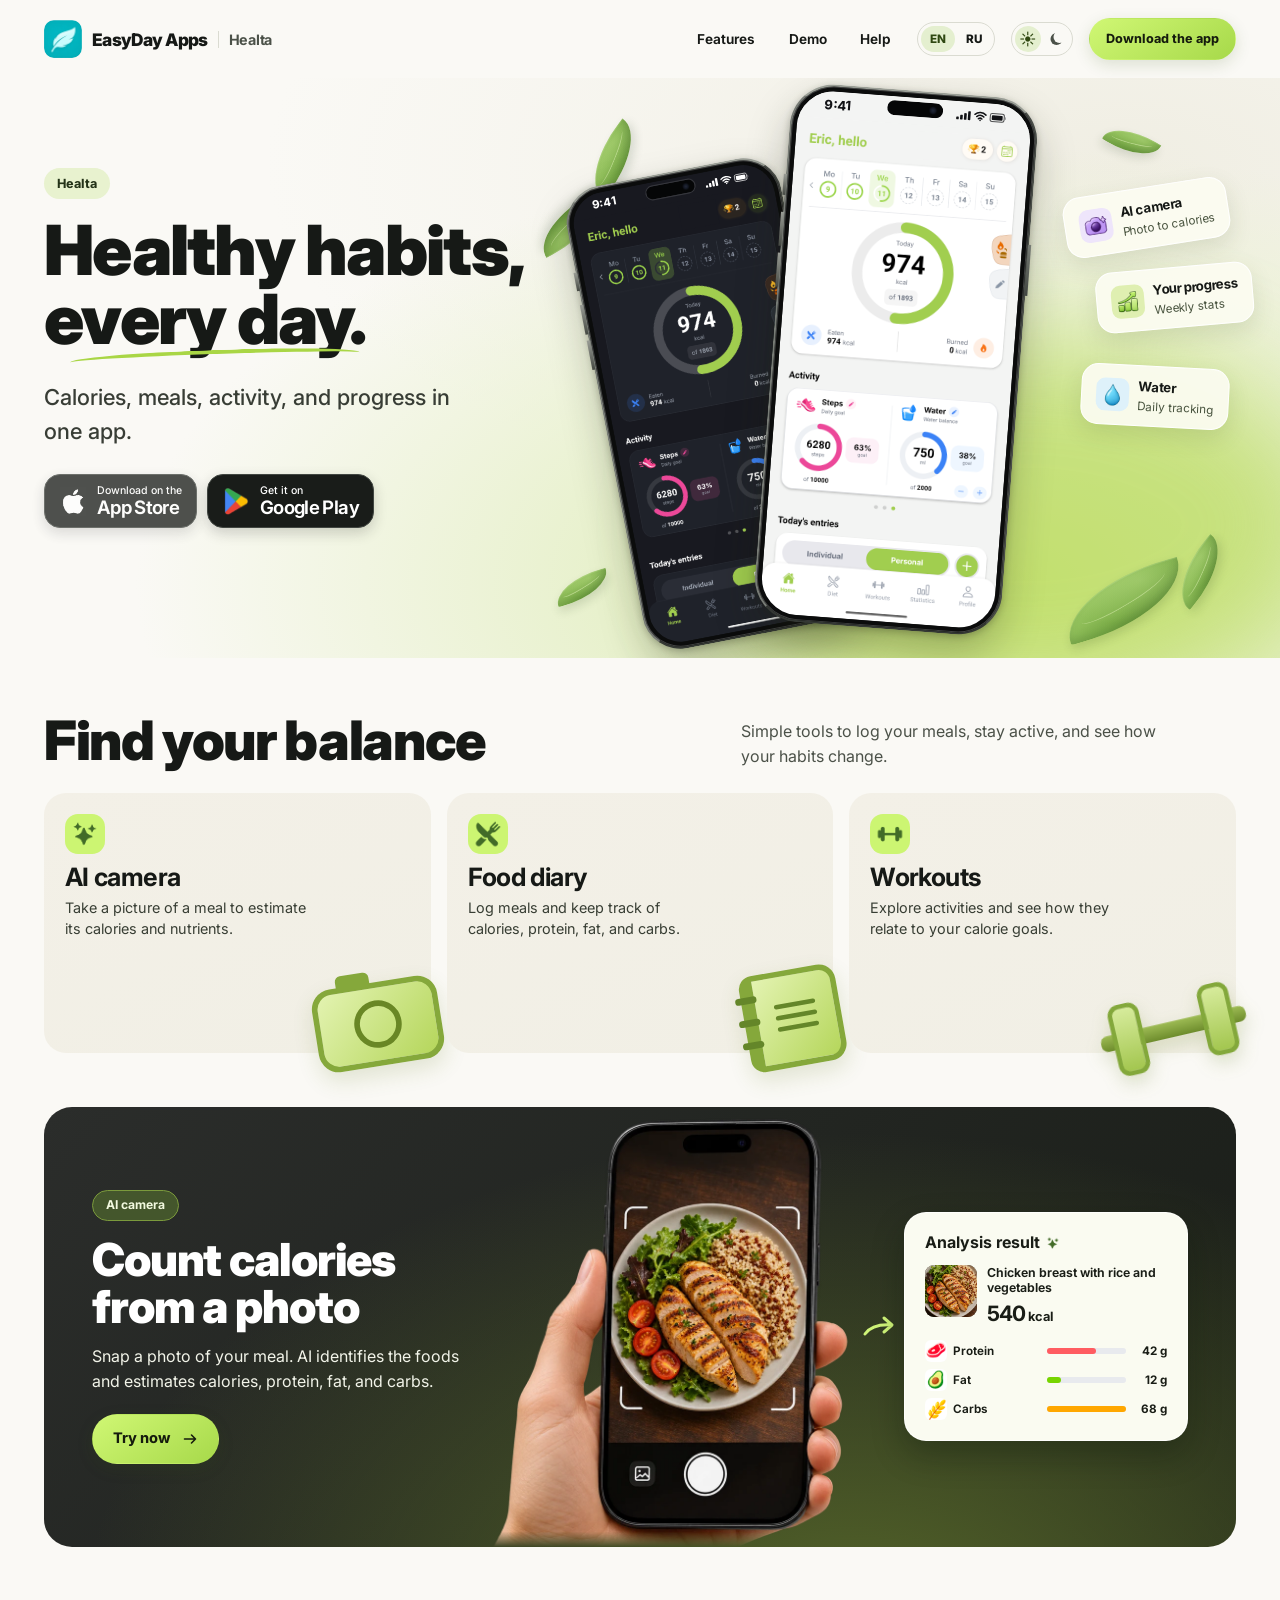
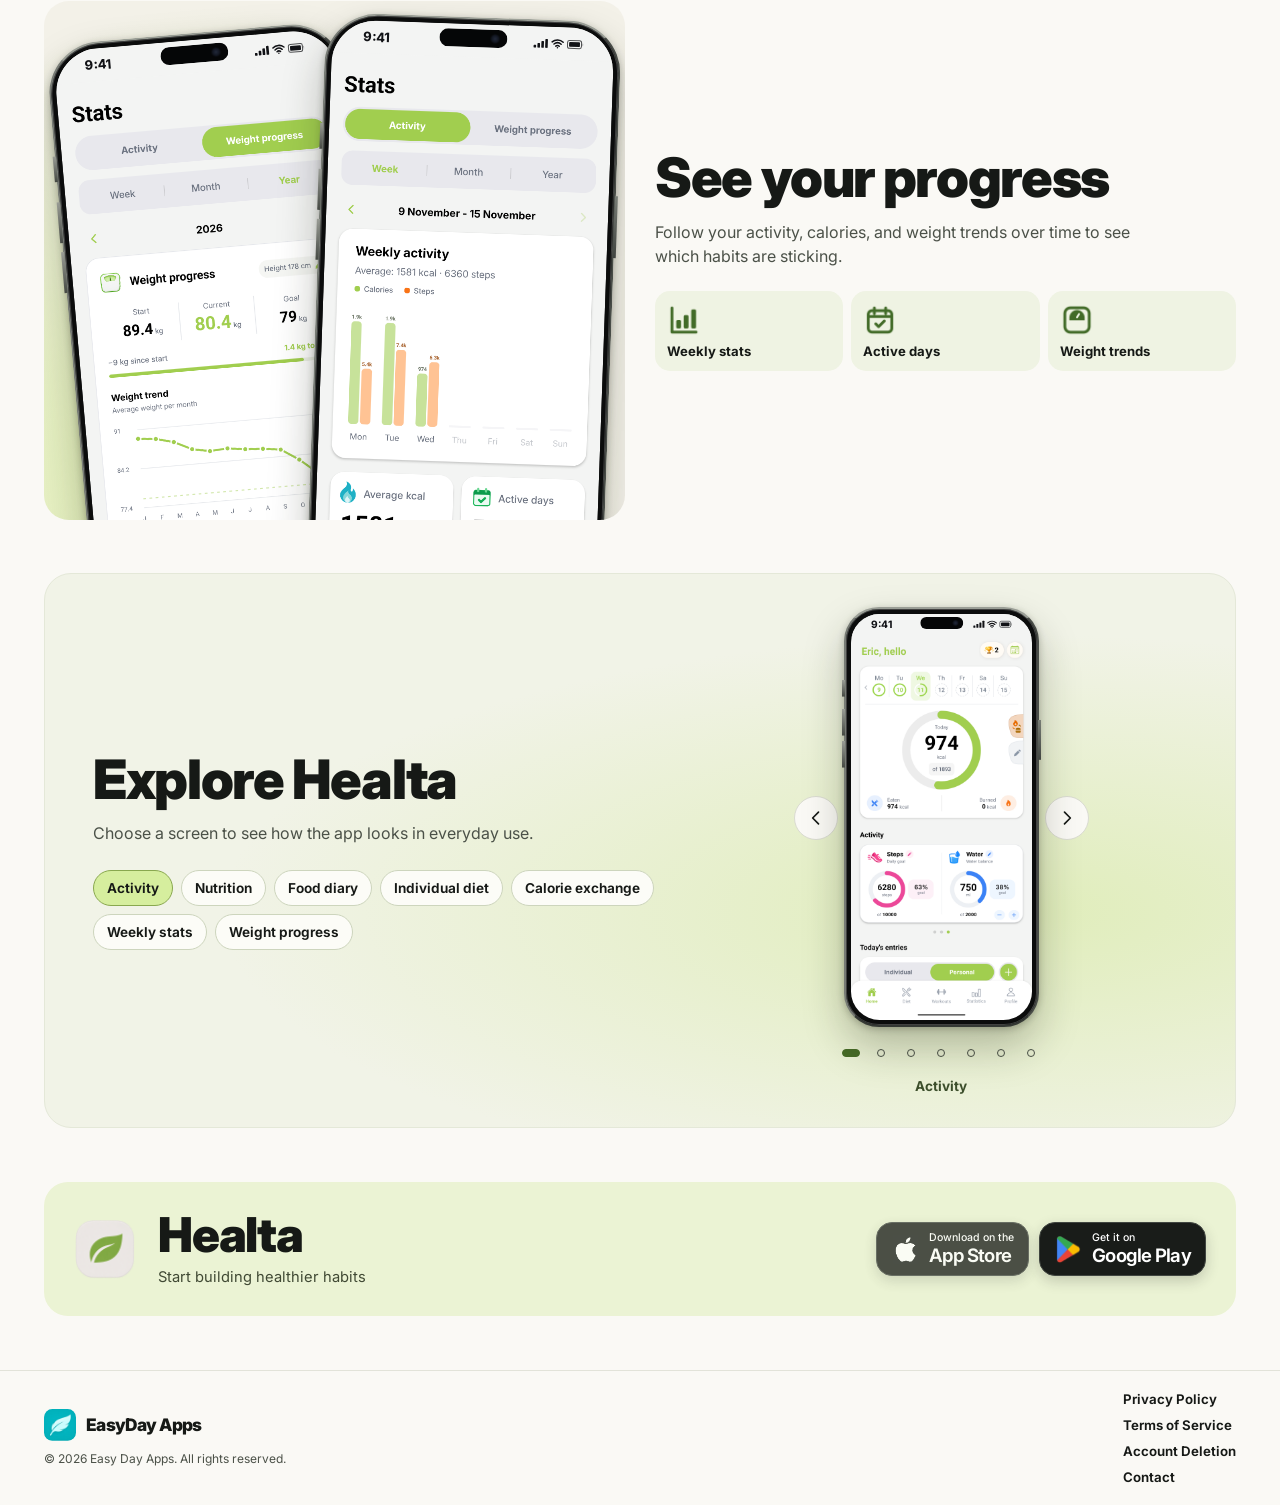
==== commit aab84030: "Use the new Healta leaf icons by theme" ====
--- a/index.html
+++ b/index.html
@@ -9,14 +9,14 @@
   <meta property="og:title" content="Healta | EasyDay Apps">
   <meta property="og:type" content="website">
   <meta property="og:url" content="https://easydayapps.com/">
-  <meta property="og:image" content="https://easydayapps.com/assets/healta-logo-h.png">
+  <meta property="og:image" content="https://easydayapps.com/assets/healta-leaf-light.png">
   <meta property="og:image:alt" content="Healta app icon">
   <link rel="icon" type="image/png" sizes="64x64" href="assets/brand-favicon.png">
   <link rel="preconnect" href="https://fonts.googleapis.com">
   <link rel="preconnect" href="https://fonts.gstatic.com" crossorigin>
   <link href="https://fonts.googleapis.com/css2?family=Inter:wght@400;500;600;700;800;900&display=swap" rel="stylesheet">
   <script src="assets/theme.js"></script>
-  <link rel="stylesheet" href="assets/home.css?v=6">
+  <link rel="stylesheet" href="assets/home.css?v=7">
   <link rel="stylesheet" href="assets/dark.css">
   <script src="assets/home.js?v=3" defer></script>
 </head>
@@ -316,7 +316,8 @@
 
     <section class="wrap section download-section" id="download" aria-labelledby="download-title">
       <div class="download-panel">
-        <img class="download-logo" src="assets/healta-logo-h.png" width="62" height="62" alt="">
+        <img class="download-logo download-logo-light" src="assets/healta-leaf-light.png" width="62" height="62" alt="">
+        <img class="download-logo download-logo-dark" src="assets/healta-leaf-dark.png" width="62" height="62" alt="">
         <div class="download-copy">
           <h2 id="download-title">Healta</h2>
           <p data-copy="downloadTitle">Start building healthier habits</p>
--- a/assets/home.css
+++ b/assets/home.css
@@ -569,6 +569,9 @@
 
 .download-panel { display: grid; grid-template-columns: auto 1fr auto; align-items: center; gap: 22px; padding: 28px 30px; border-radius: 24px; background: #ebf3d4; }
 .download-logo { object-fit: contain; border-radius: 22%; }
+.download-logo-dark { display: none; }
+:root[data-theme="dark"] .download-logo-light { display: none; }
+:root[data-theme="dark"] .download-logo-dark { display: block; }
 .download-copy h2 { font-size: clamp(2rem, 4vw, 3rem); }
 .download-copy p { margin-top: 6px; color: #404934; font-size: .92rem; }
 .site-footer { border-top: 1px solid #e2e3d9; }
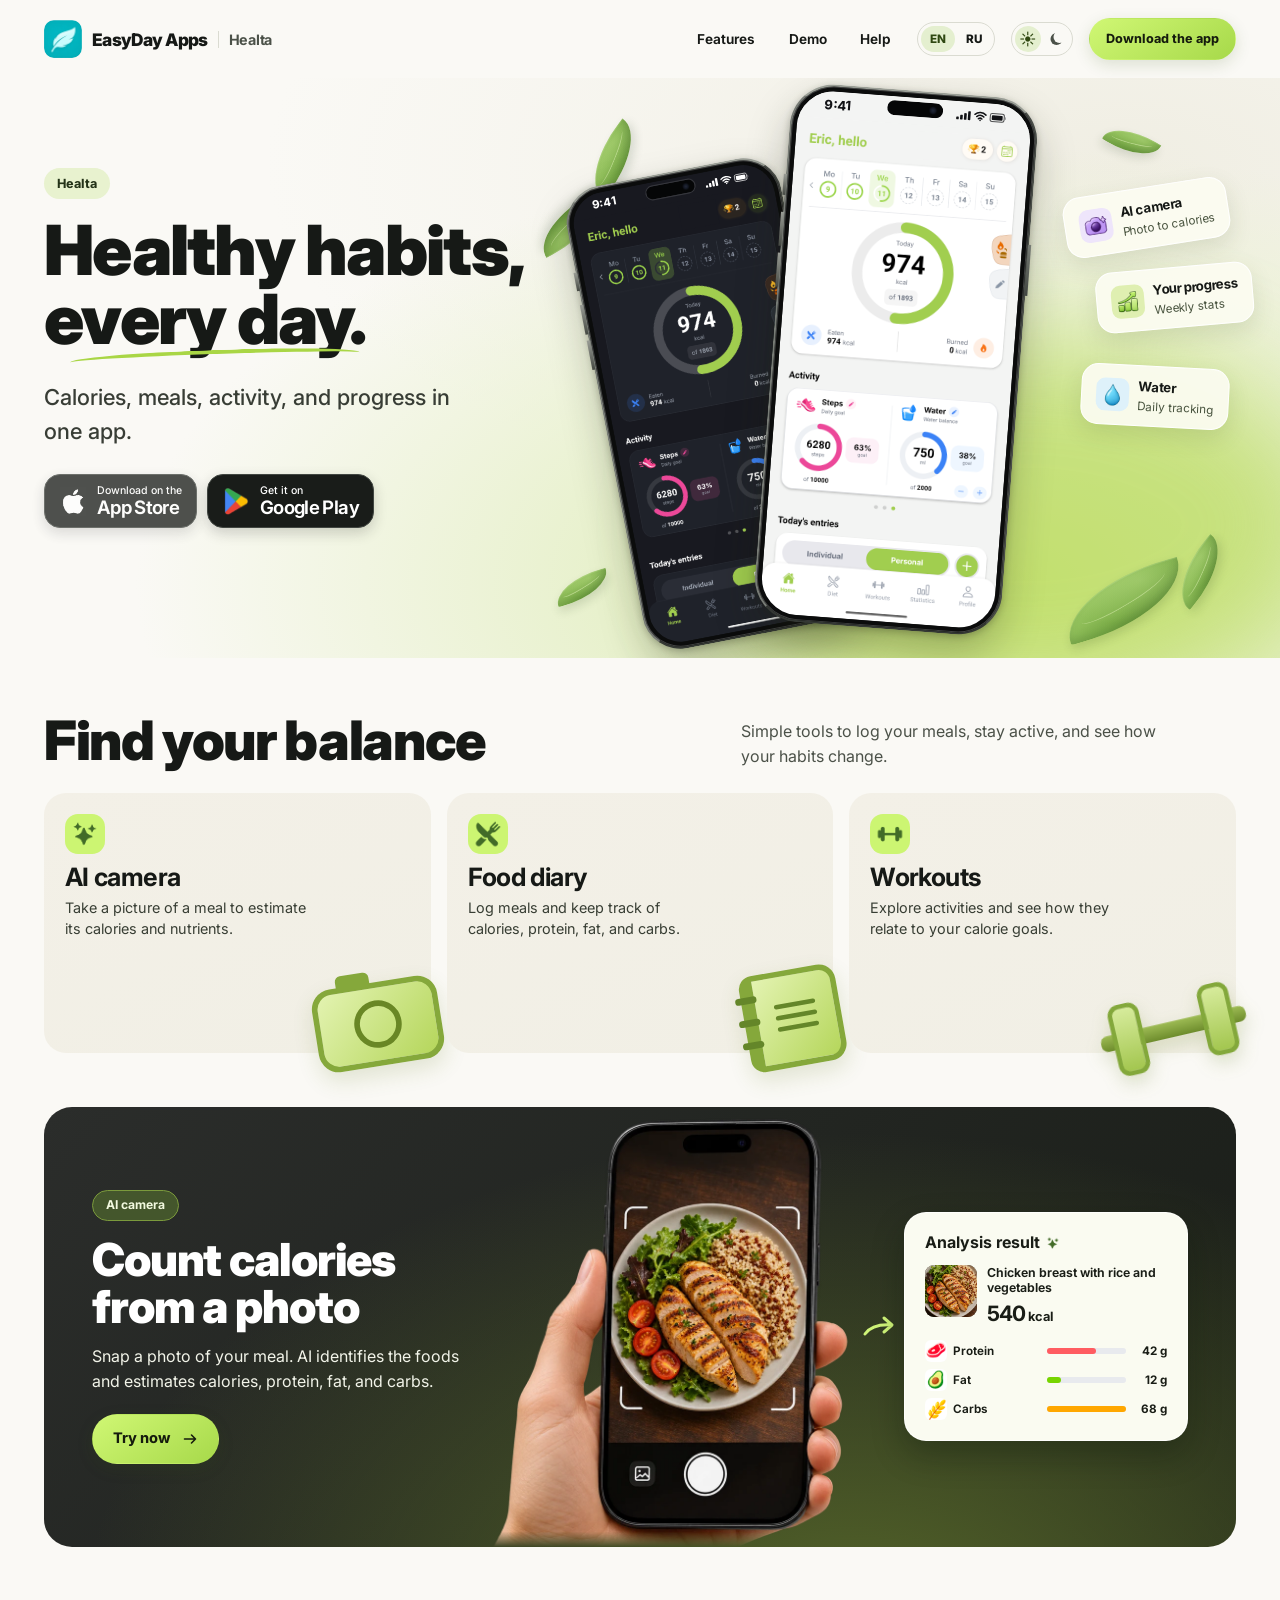
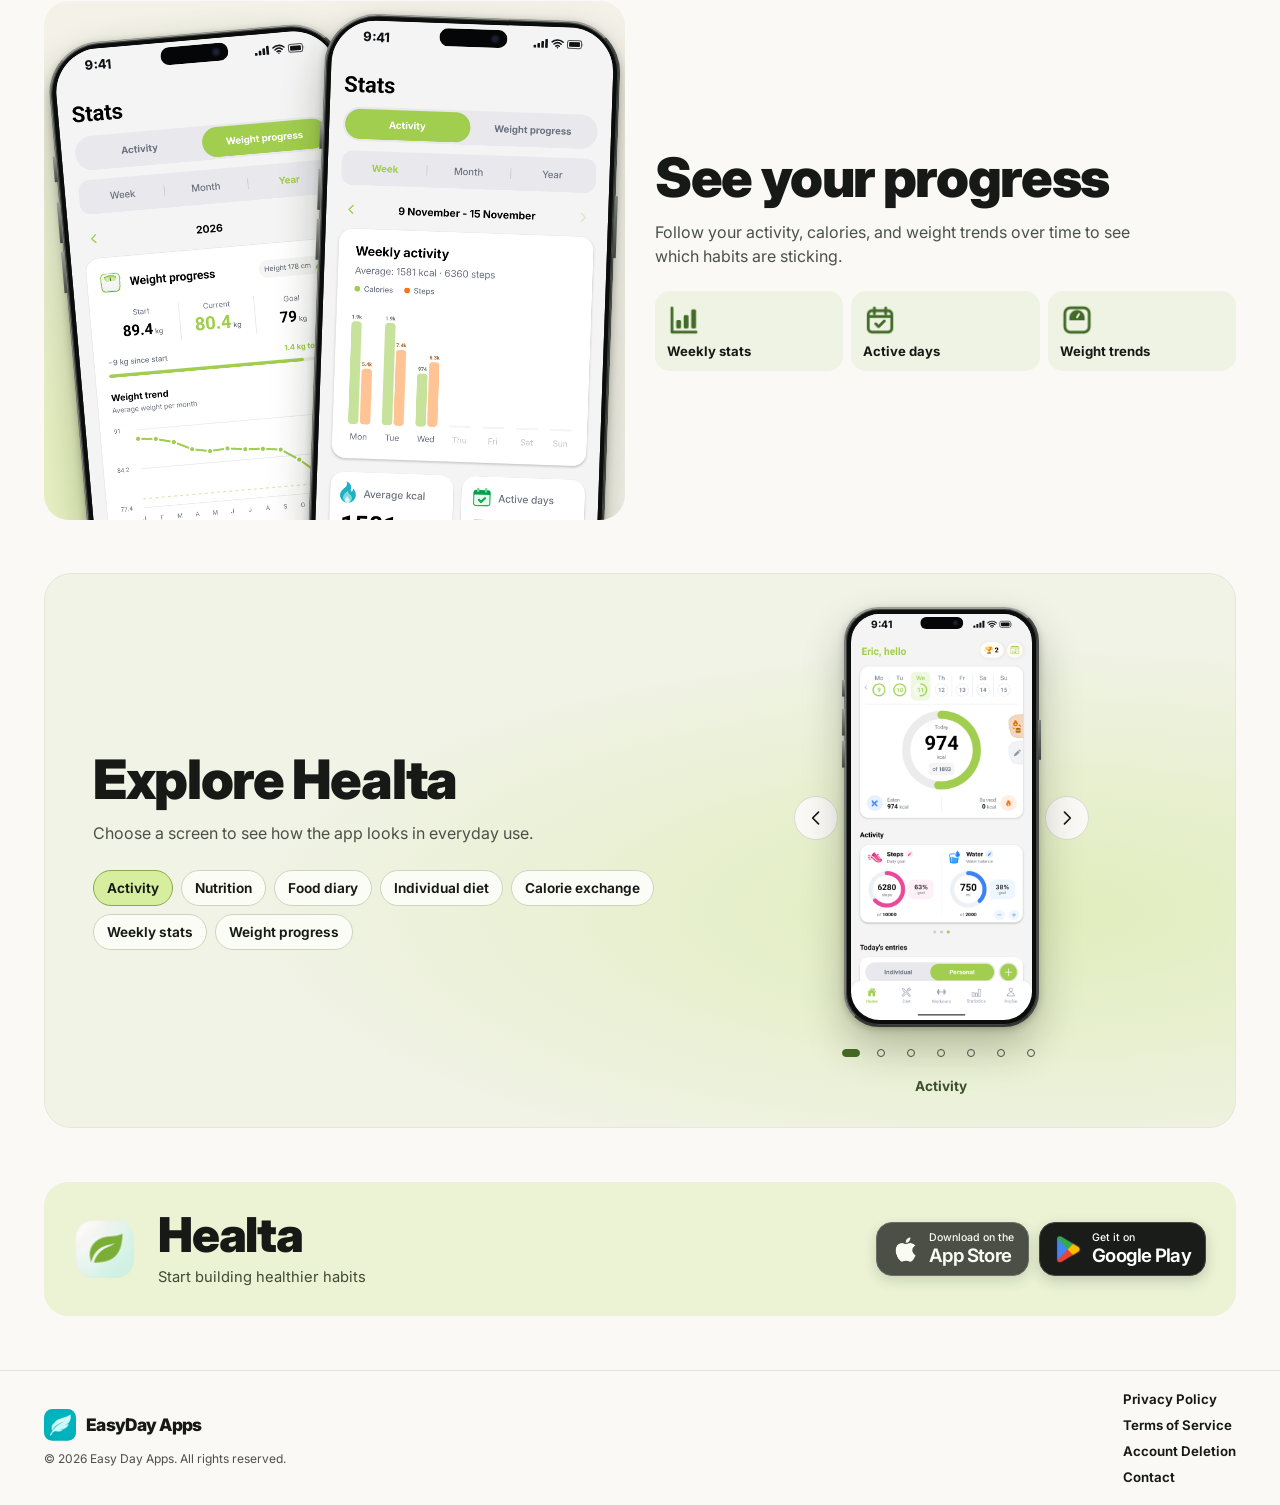
==== commit 71af373a: "Use the mint Healta icon in light theme" ====
--- a/index.html
+++ b/index.html
@@ -9,7 +9,7 @@
   <meta property="og:title" content="Healta | EasyDay Apps">
   <meta property="og:type" content="website">
   <meta property="og:url" content="https://easydayapps.com/">
-  <meta property="og:image" content="https://easydayapps.com/assets/healta-leaf-light.png">
+  <meta property="og:image" content="https://easydayapps.com/assets/healta-leaf-light-mint.png">
   <meta property="og:image:alt" content="Healta app icon">
   <link rel="icon" type="image/png" sizes="64x64" href="assets/brand-favicon.png">
   <link rel="preconnect" href="https://fonts.googleapis.com">
@@ -316,7 +316,7 @@
 
     <section class="wrap section download-section" id="download" aria-labelledby="download-title">
       <div class="download-panel">
-        <img class="download-logo download-logo-light" src="assets/healta-leaf-light.png" width="62" height="62" alt="">
+        <img class="download-logo download-logo-light" src="assets/healta-leaf-light-mint.png" width="62" height="62" alt="">
         <img class="download-logo download-logo-dark" src="assets/healta-leaf-dark.png" width="62" height="62" alt="">
         <div class="download-copy">
           <h2 id="download-title">Healta</h2>
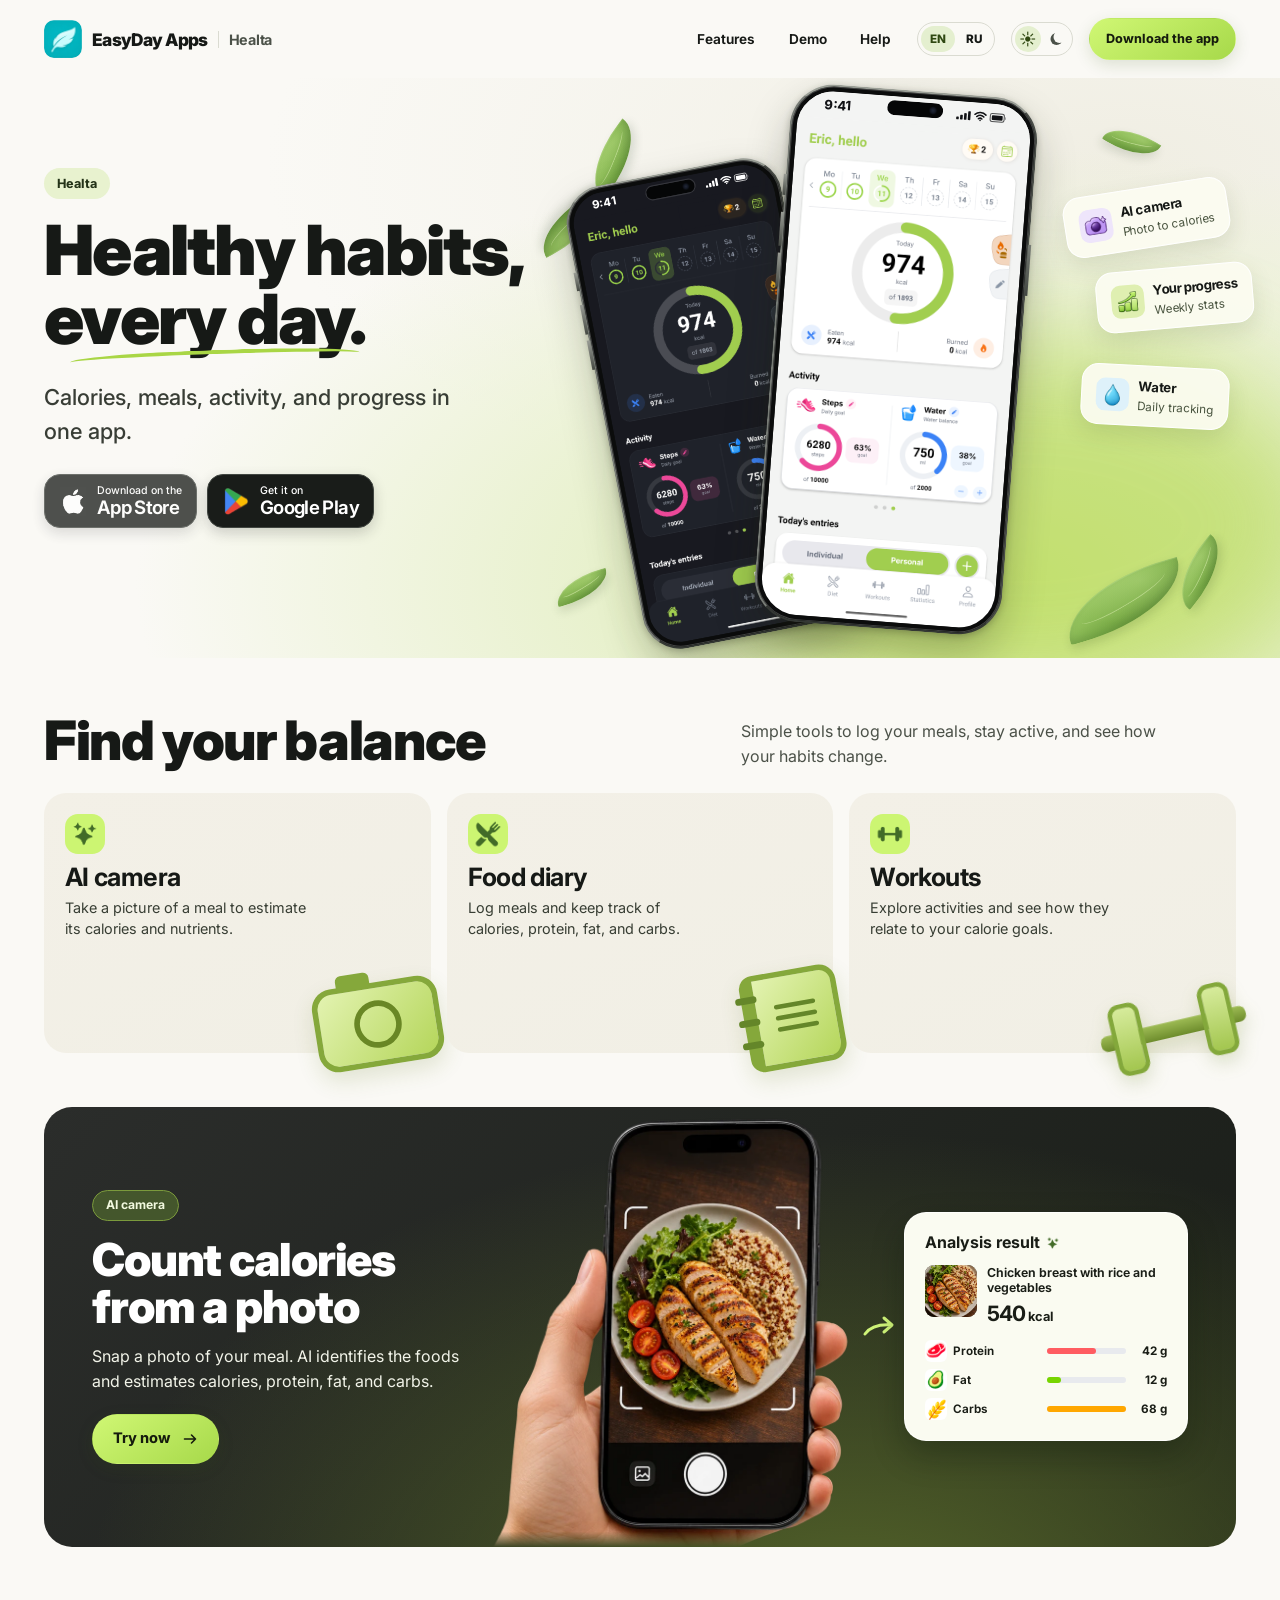
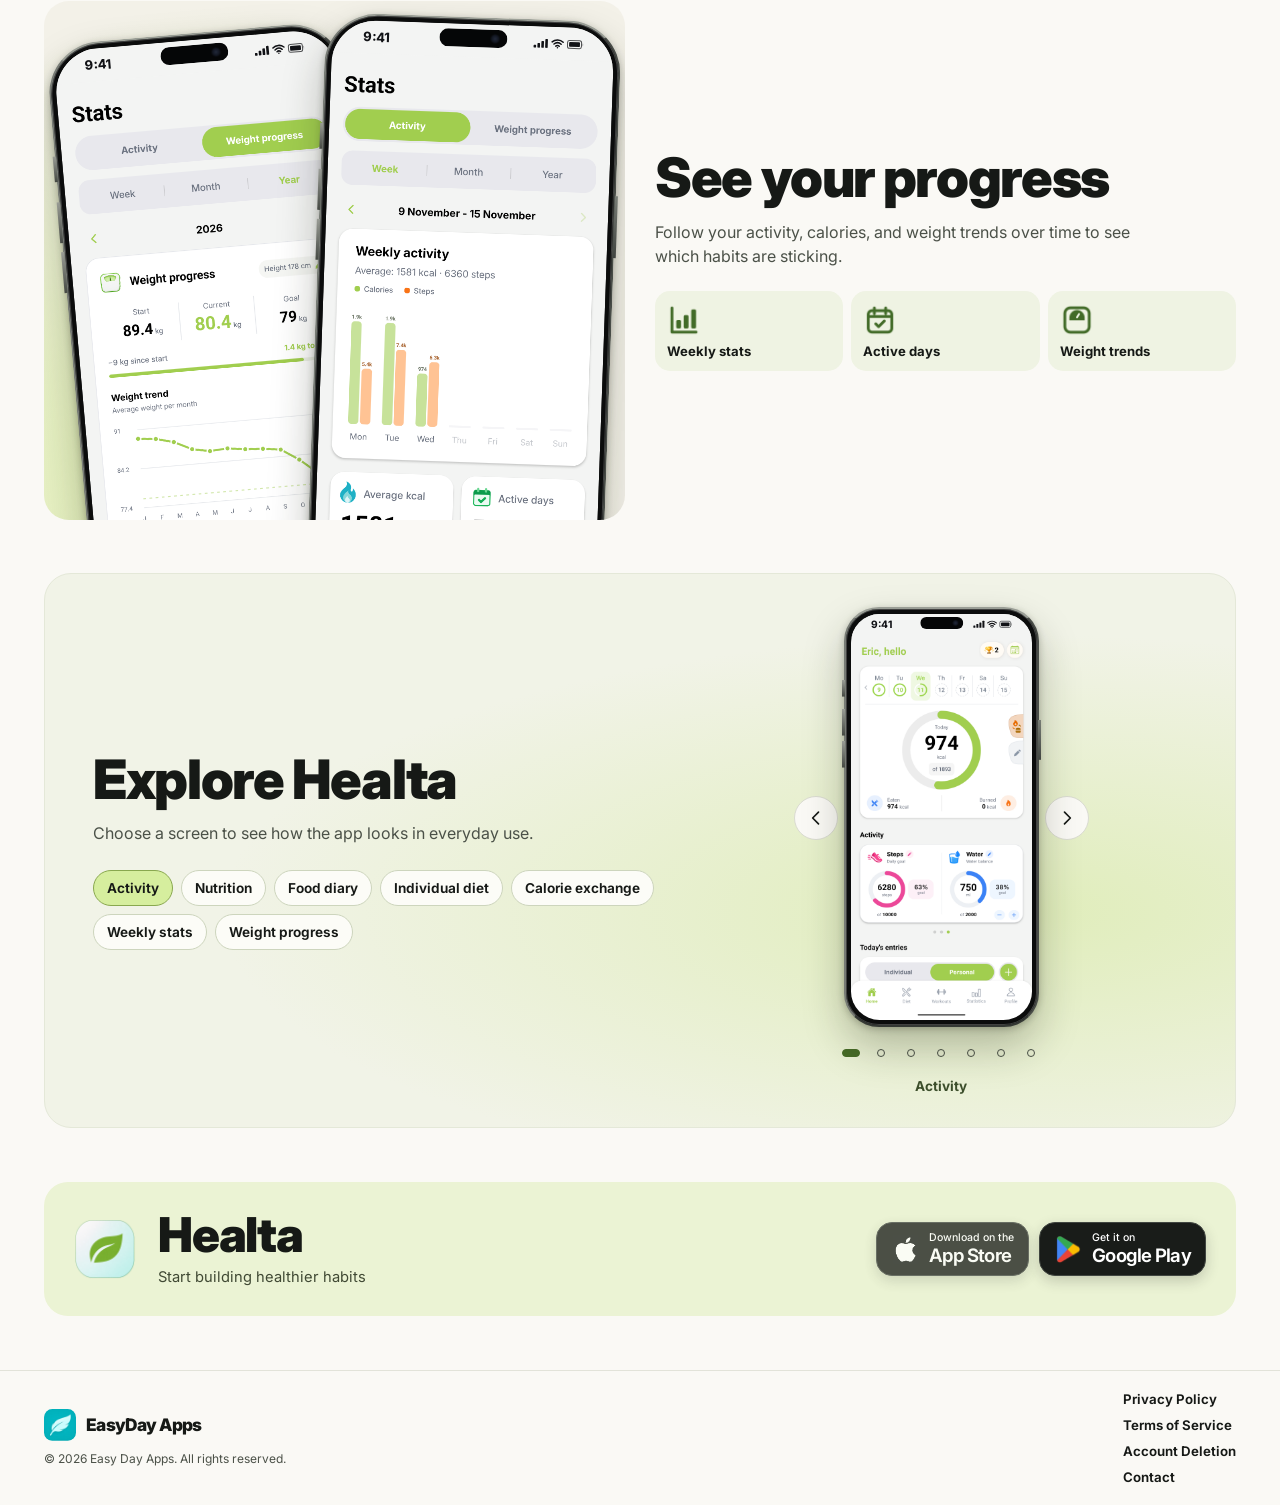
==== commit 1c6161d1: "Update the Healta light theme icon" ====
--- a/index.html
+++ b/index.html
@@ -9,7 +9,7 @@
   <meta property="og:title" content="Healta | EasyDay Apps">
   <meta property="og:type" content="website">
   <meta property="og:url" content="https://easydayapps.com/">
-  <meta property="og:image" content="https://easydayapps.com/assets/healta-leaf-light-mint.png">
+  <meta property="og:image" content="https://easydayapps.com/assets/healta-leaf-light-gradient.png">
   <meta property="og:image:alt" content="Healta app icon">
   <link rel="icon" type="image/png" sizes="64x64" href="assets/brand-favicon.png">
   <link rel="preconnect" href="https://fonts.googleapis.com">
@@ -316,8 +316,8 @@
 
     <section class="wrap section download-section" id="download" aria-labelledby="download-title">
       <div class="download-panel">
-        <img class="download-logo download-logo-light" src="assets/healta-leaf-light-mint.png" width="62" height="62" alt="">
-        <img class="download-logo download-logo-dark" src="assets/healta-leaf-dark.png" width="62" height="62" alt="">
+        <img class="download-logo download-logo-light" src="assets/healta-leaf-light-gradient.png" width="62" height="62" alt="">
+        <img class="download-logo download-logo-dark" src="assets/healta-leaf-dark-gradient.png" width="62" height="62" alt="">
         <div class="download-copy">
           <h2 id="download-title">Healta</h2>
           <p data-copy="downloadTitle">Start building healthier habits</p>
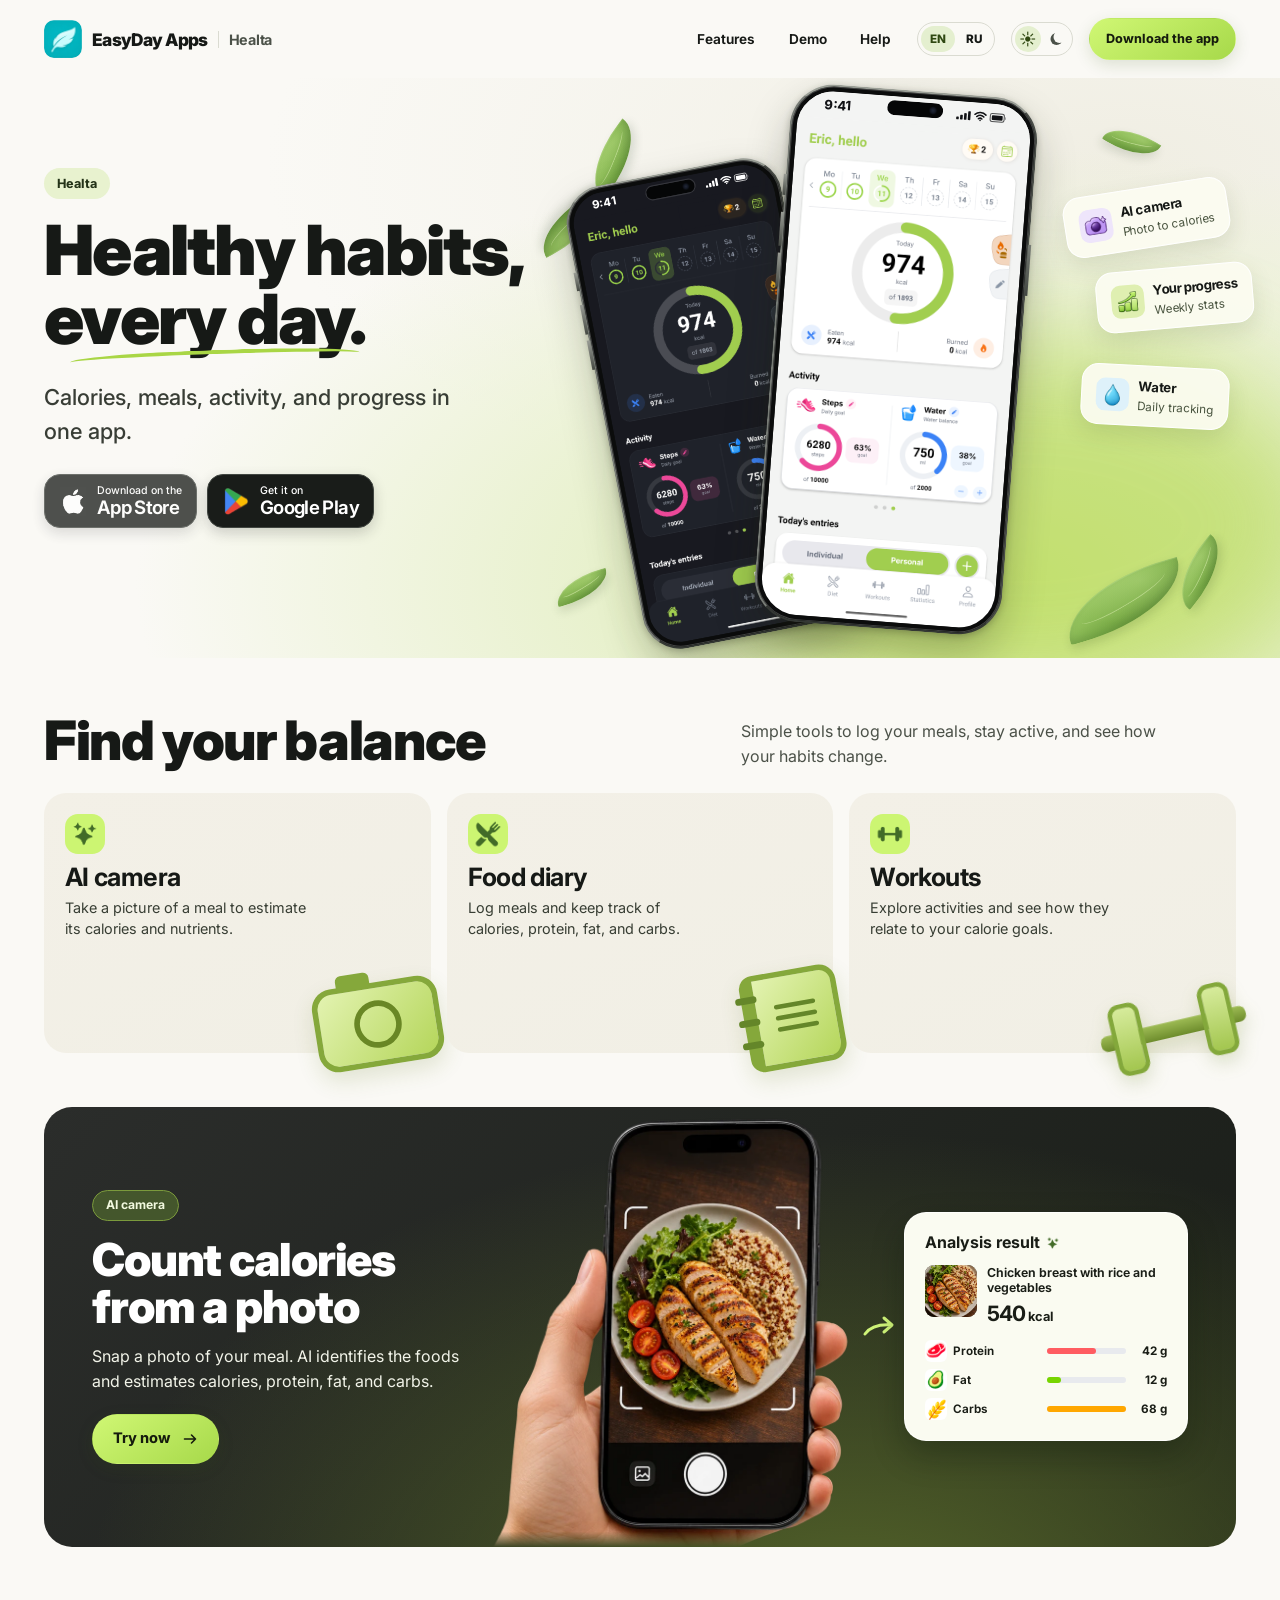
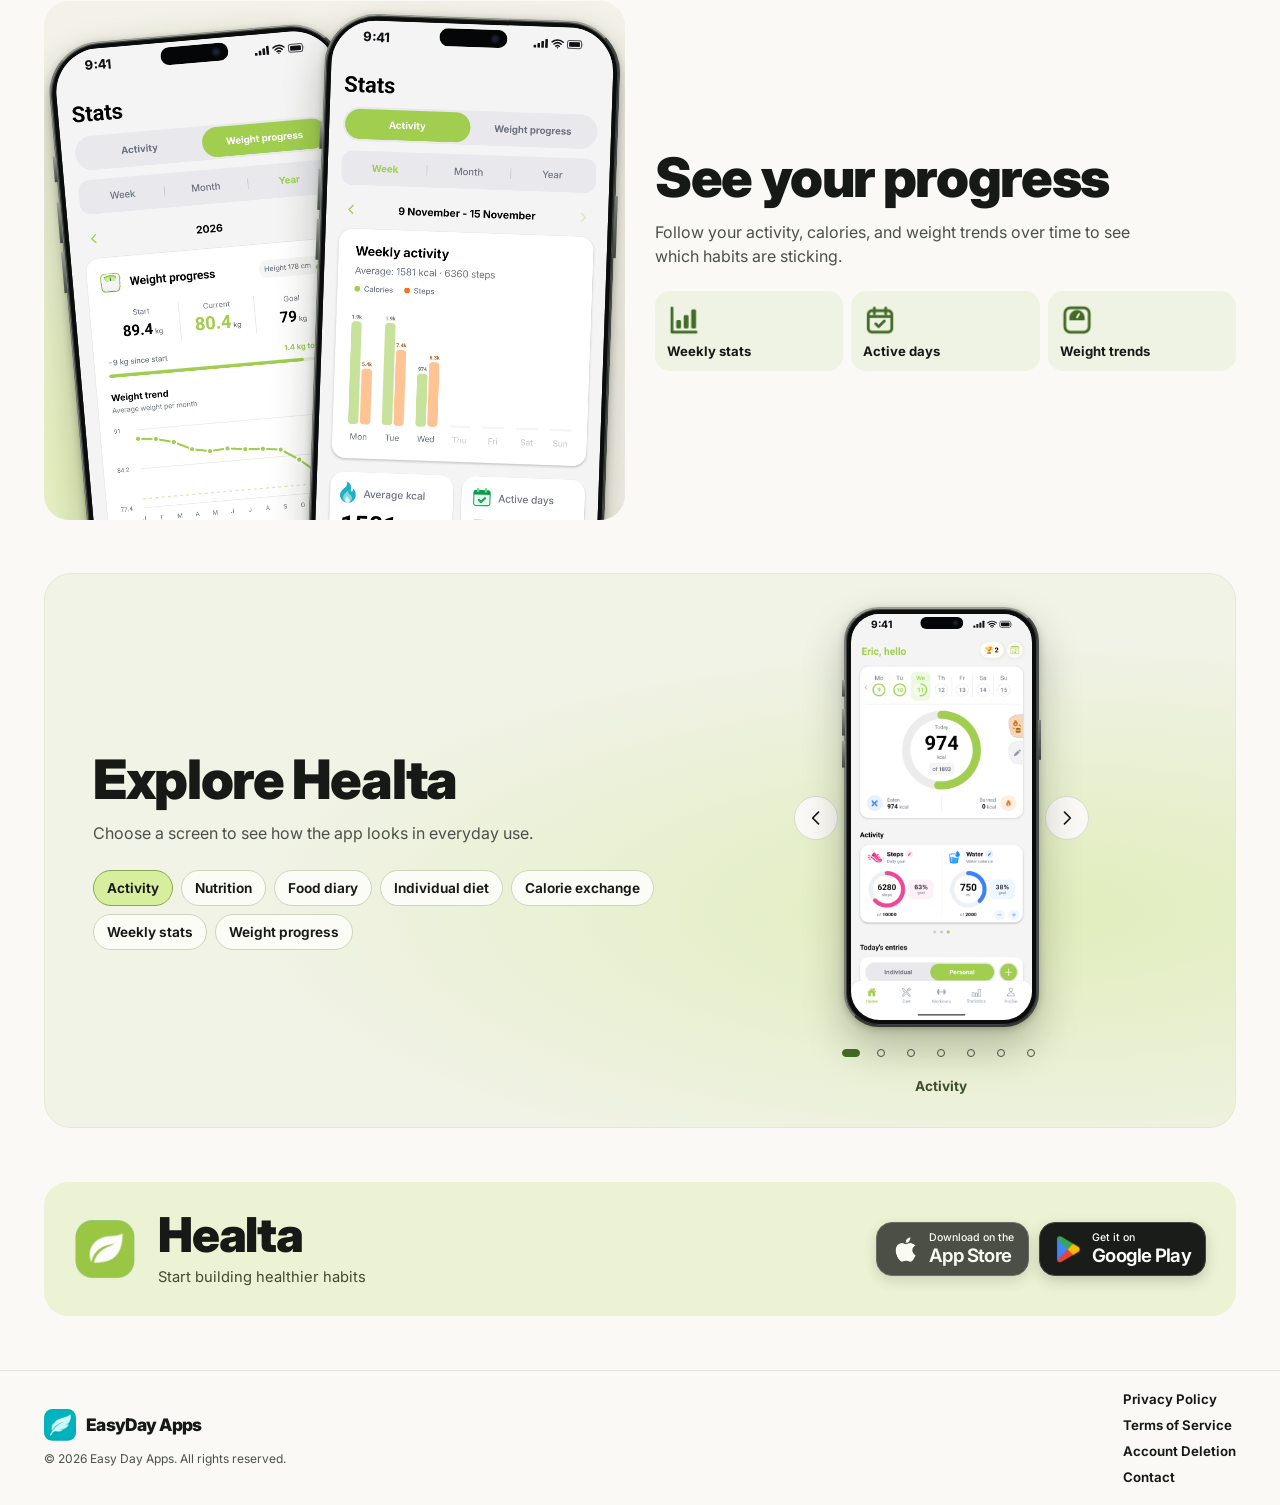
==== commit c003f2c9: "Use green Healta icon in the light theme" ====
--- a/index.html
+++ b/index.html
@@ -9,7 +9,7 @@
   <meta property="og:title" content="Healta | EasyDay Apps">
   <meta property="og:type" content="website">
   <meta property="og:url" content="https://easydayapps.com/">
-  <meta property="og:image" content="https://easydayapps.com/assets/healta-leaf-light-gradient.png">
+  <meta property="og:image" content="https://easydayapps.com/assets/healta-leaf-light-green.png">
   <meta property="og:image:alt" content="Healta app icon">
   <link rel="icon" type="image/png" sizes="64x64" href="assets/brand-favicon.png">
   <link rel="preconnect" href="https://fonts.googleapis.com">
@@ -316,7 +316,7 @@
 
     <section class="wrap section download-section" id="download" aria-labelledby="download-title">
       <div class="download-panel">
-        <img class="download-logo download-logo-light" src="assets/healta-leaf-light-gradient.png" width="62" height="62" alt="">
+        <img class="download-logo download-logo-light" src="assets/healta-leaf-light-green.png" width="62" height="62" alt="">
         <img class="download-logo download-logo-dark" src="assets/healta-leaf-dark-gradient.png" width="62" height="62" alt="">
         <div class="download-copy">
           <h2 id="download-title">Healta</h2>
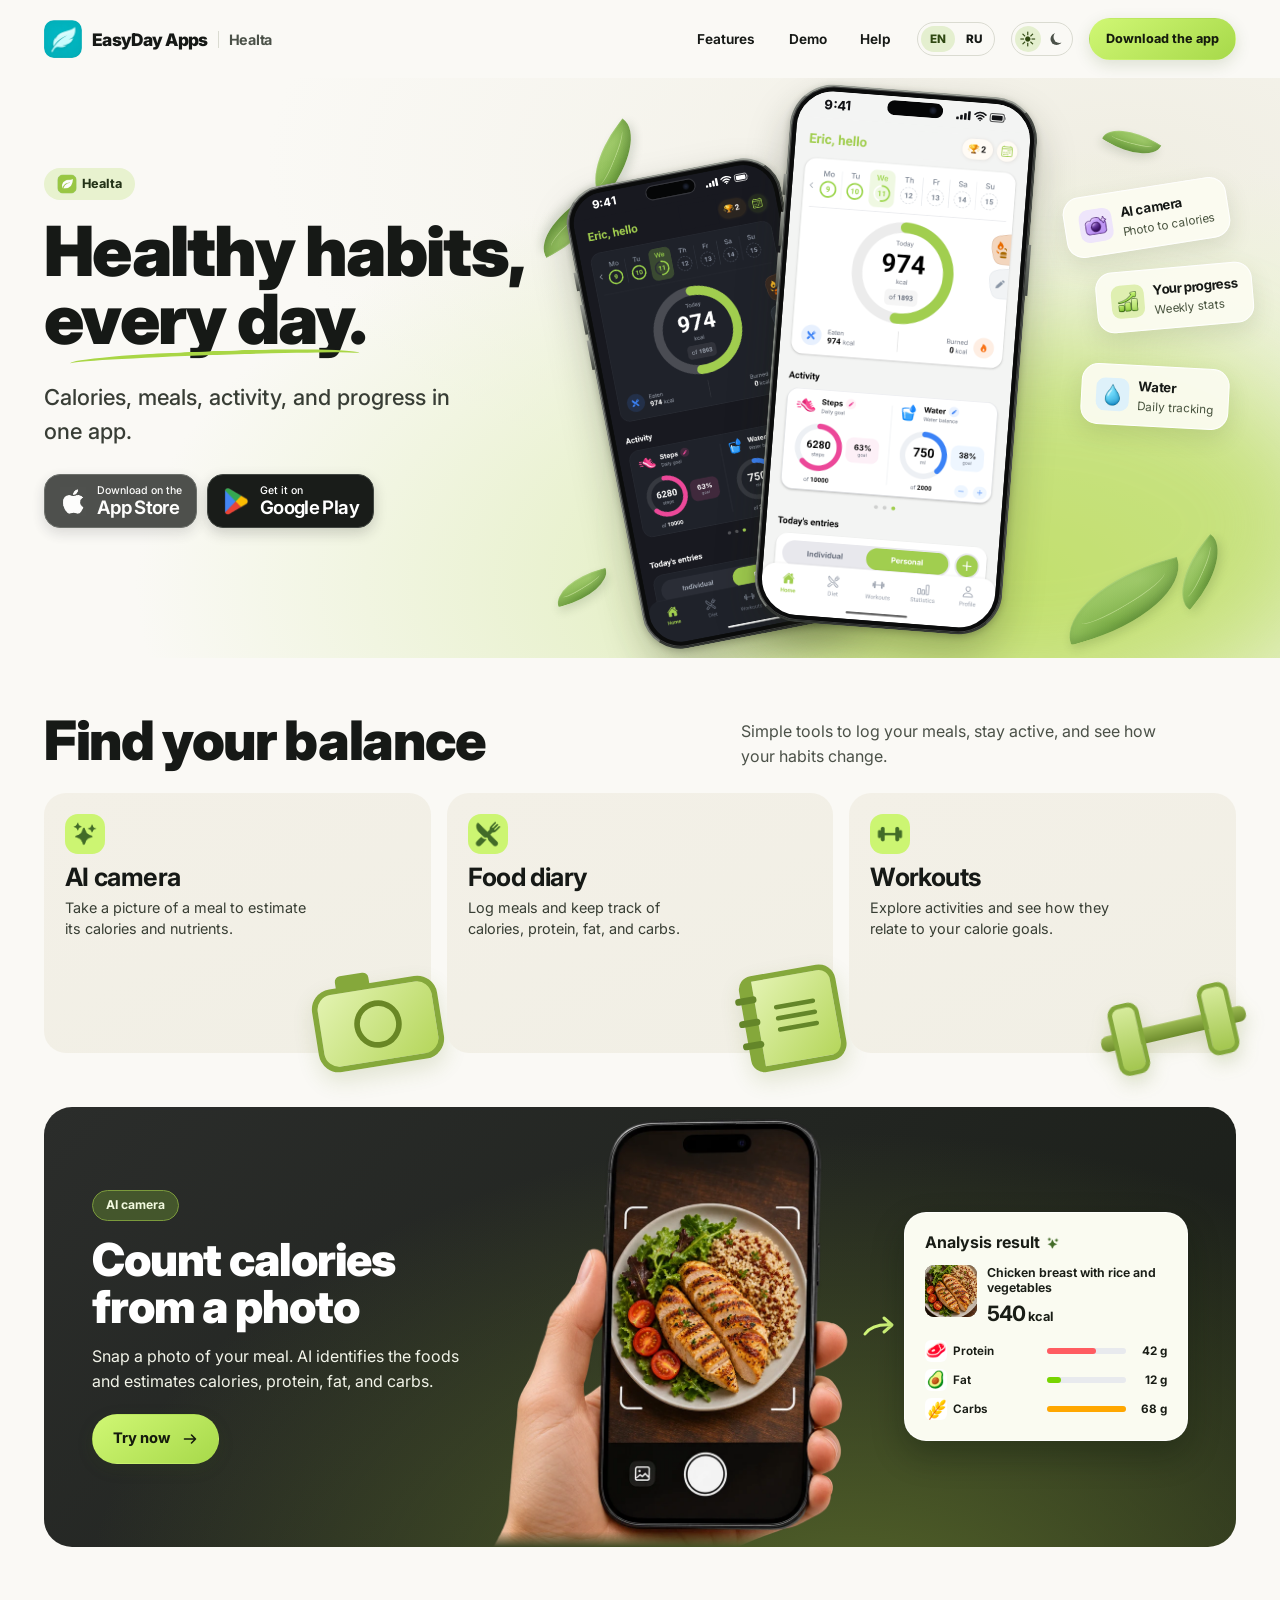
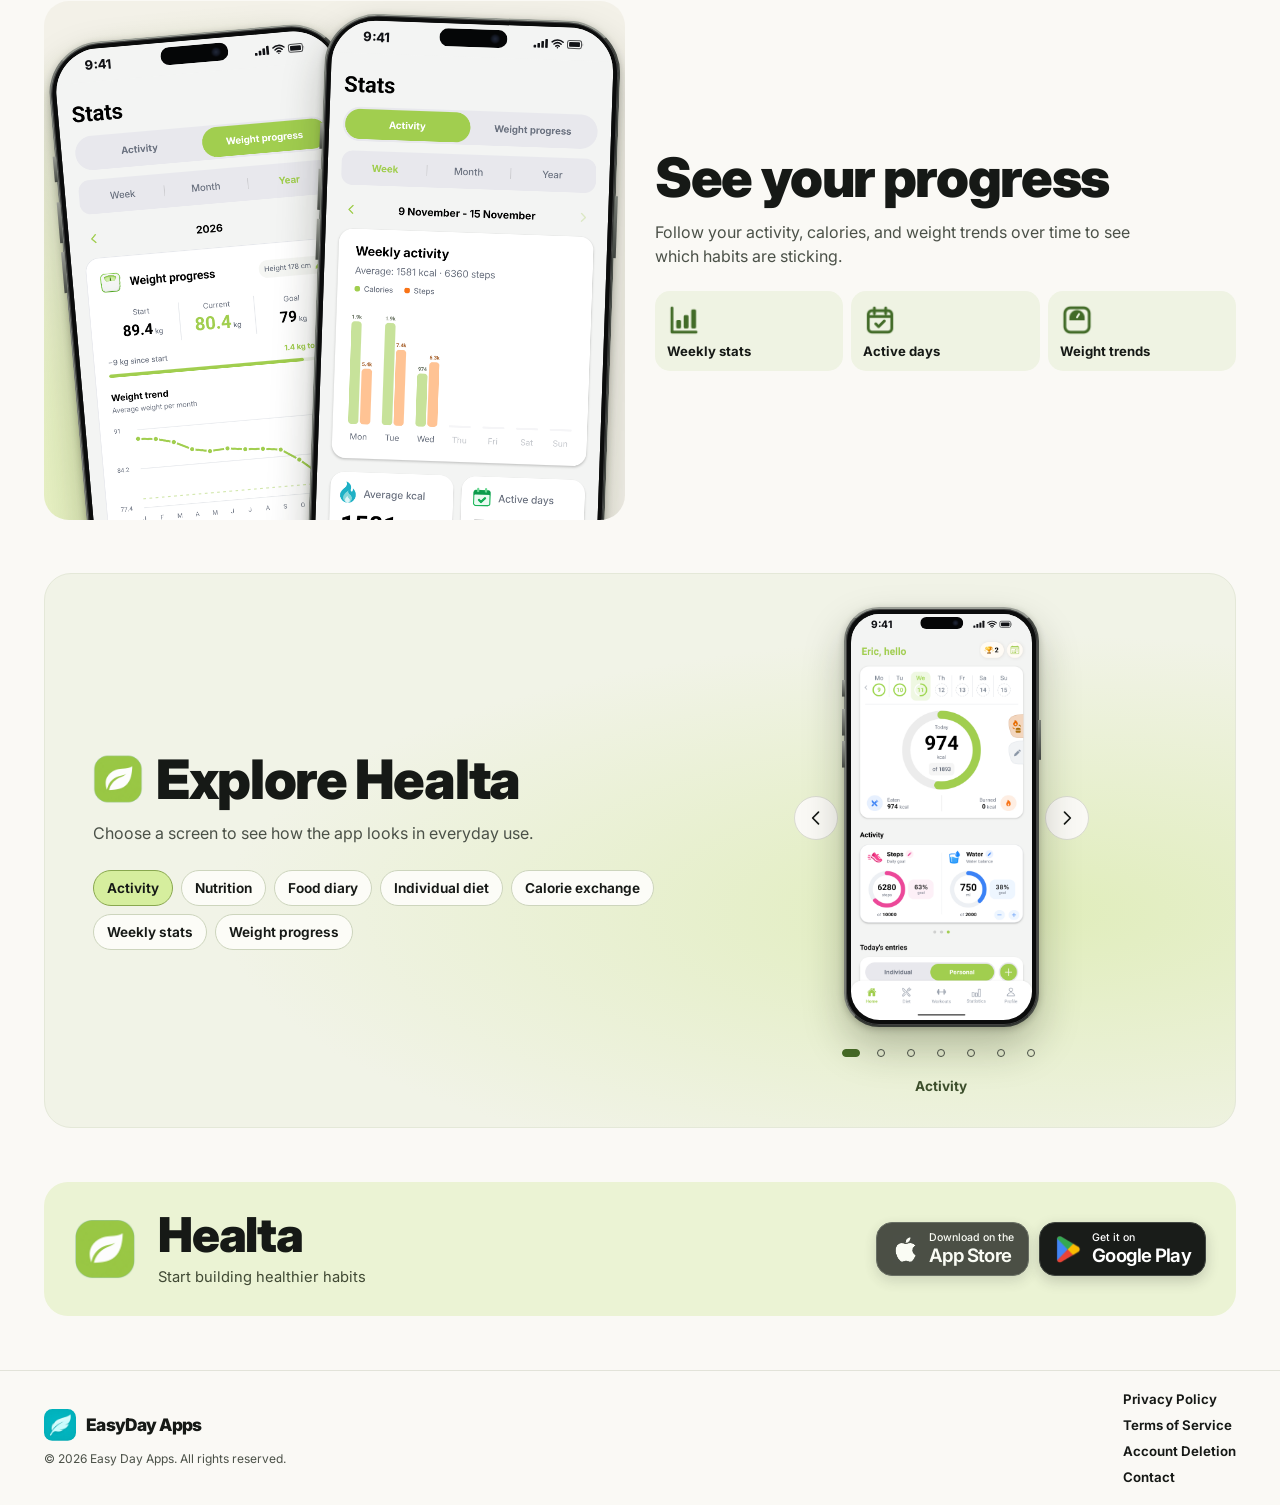
==== commit 1c773e83: "Add themed Healta icons to the hero and demo" ====
--- a/index.html
+++ b/index.html
@@ -16,7 +16,7 @@
   <link rel="preconnect" href="https://fonts.gstatic.com" crossorigin>
   <link href="https://fonts.googleapis.com/css2?family=Inter:wght@400;500;600;700;800;900&display=swap" rel="stylesheet">
   <script src="assets/theme.js"></script>
-  <link rel="stylesheet" href="assets/home.css?v=7">
+  <link rel="stylesheet" href="assets/home.css?v=8">
   <link rel="stylesheet" href="assets/dark.css">
   <script src="assets/home.js?v=3" defer></script>
 </head>
@@ -96,7 +96,11 @@
     <section class="hero" id="top" aria-labelledby="hero-title">
       <div class="wrap hero-grid">
         <div class="hero-copy">
-          <p class="hero-label">Healta</p>
+          <p class="hero-label">
+            <img class="healta-icon healta-icon-light" src="assets/healta-leaf-light-green.png" width="20" height="20" alt="">
+            <img class="healta-icon healta-icon-dark" src="assets/healta-leaf-dark-gradient.png" width="20" height="20" alt="">
+            Healta
+          </p>
           <h1 id="hero-title"><span data-copy="heroTitle">Healthy habits,</span> <span class="underline" data-copy="heroAccent">every day.</span></h1>
           <p class="hero-description" data-copy="heroDescription">Calories, meals, activity, and progress in one app.</p>
           <div class="actions">
@@ -274,7 +278,11 @@
     <section class="wrap section app-section" id="app" aria-labelledby="app-title">
       <div class="app-panel">
         <div class="app-copy">
-          <h2 id="app-title" data-copy="appTitle">Explore Healta</h2>
+          <h2 id="app-title" class="app-heading">
+            <img class="healta-icon healta-icon-light" src="assets/healta-leaf-light-green.png" width="48" height="48" alt="">
+            <img class="healta-icon healta-icon-dark" src="assets/healta-leaf-dark-gradient.png" width="48" height="48" alt="">
+            <span data-copy="appTitle">Explore Healta</span>
+          </h2>
           <p data-copy="appDescription">Choose a screen to see how the app looks in everyday use.</p>
           <div class="gallery-options" role="group" aria-label="App screenshots" data-label="gallery">
             <button type="button" data-gallery="01-home-activity" aria-pressed="true" data-copy="screenActivity">Activity</button>
@@ -316,8 +324,8 @@
 
     <section class="wrap section download-section" id="download" aria-labelledby="download-title">
       <div class="download-panel">
-        <img class="download-logo download-logo-light" src="assets/healta-leaf-light-green.png" width="62" height="62" alt="">
-        <img class="download-logo download-logo-dark" src="assets/healta-leaf-dark-gradient.png" width="62" height="62" alt="">
+        <img class="download-logo healta-icon healta-icon-light" src="assets/healta-leaf-light-green.png" width="62" height="62" alt="">
+        <img class="download-logo healta-icon healta-icon-dark" src="assets/healta-leaf-dark-gradient.png" width="62" height="62" alt="">
         <div class="download-copy">
           <h2 id="download-title">Healta</h2>
           <p data-copy="downloadTitle">Start building healthier habits</p>
--- a/assets/home.css
+++ b/assets/home.css
@@ -159,7 +159,9 @@
 .hero-grid { display: grid; grid-template-columns: .82fr 1.18fr; align-items: center; min-height: 580px; }
 .hero-copy { position: relative; z-index: 1; padding-block: 32px 72px; }
 .hero-label {
-  display: inline-block;
+  display: inline-flex;
+  align-items: center;
+  gap: 5px;
   margin-bottom: 17px;
   padding: 6px 13px;
   border-radius: 28px;
@@ -506,6 +508,8 @@
   border-radius: 27px;
   background: radial-gradient(ellipse at 82% 61%, #e0edbb, transparent 58%), #f1f3e7;
 }
+.app-heading { display: flex; align-items: center; gap: .24em; }
+.app-heading .healta-icon { width: .92em; height: .92em; }
 .gallery-options { display: flex; gap: 8px; flex-wrap: wrap; margin-top: 24px; }
 .gallery-options button {
   cursor: pointer;
@@ -568,10 +572,10 @@
 .gallery-dots button:is(:hover, [aria-pressed="true"]) { color: var(--accent, #466b26); }
 
 .download-panel { display: grid; grid-template-columns: auto 1fr auto; align-items: center; gap: 22px; padding: 28px 30px; border-radius: 24px; background: #ebf3d4; }
-.download-logo { object-fit: contain; border-radius: 22%; }
-.download-logo-dark { display: none; }
-:root[data-theme="dark"] .download-logo-light { display: none; }
-:root[data-theme="dark"] .download-logo-dark { display: block; }
+.healta-icon { flex: none; object-fit: contain; border-radius: 22%; }
+.healta-icon-dark { display: none; }
+:root[data-theme="dark"] .healta-icon-light { display: none; }
+:root[data-theme="dark"] .healta-icon-dark { display: block; }
 .download-copy h2 { font-size: clamp(2rem, 4vw, 3rem); }
 .download-copy p { margin-top: 6px; color: #404934; font-size: .92rem; }
 .site-footer { border-top: 1px solid #e2e3d9; }
